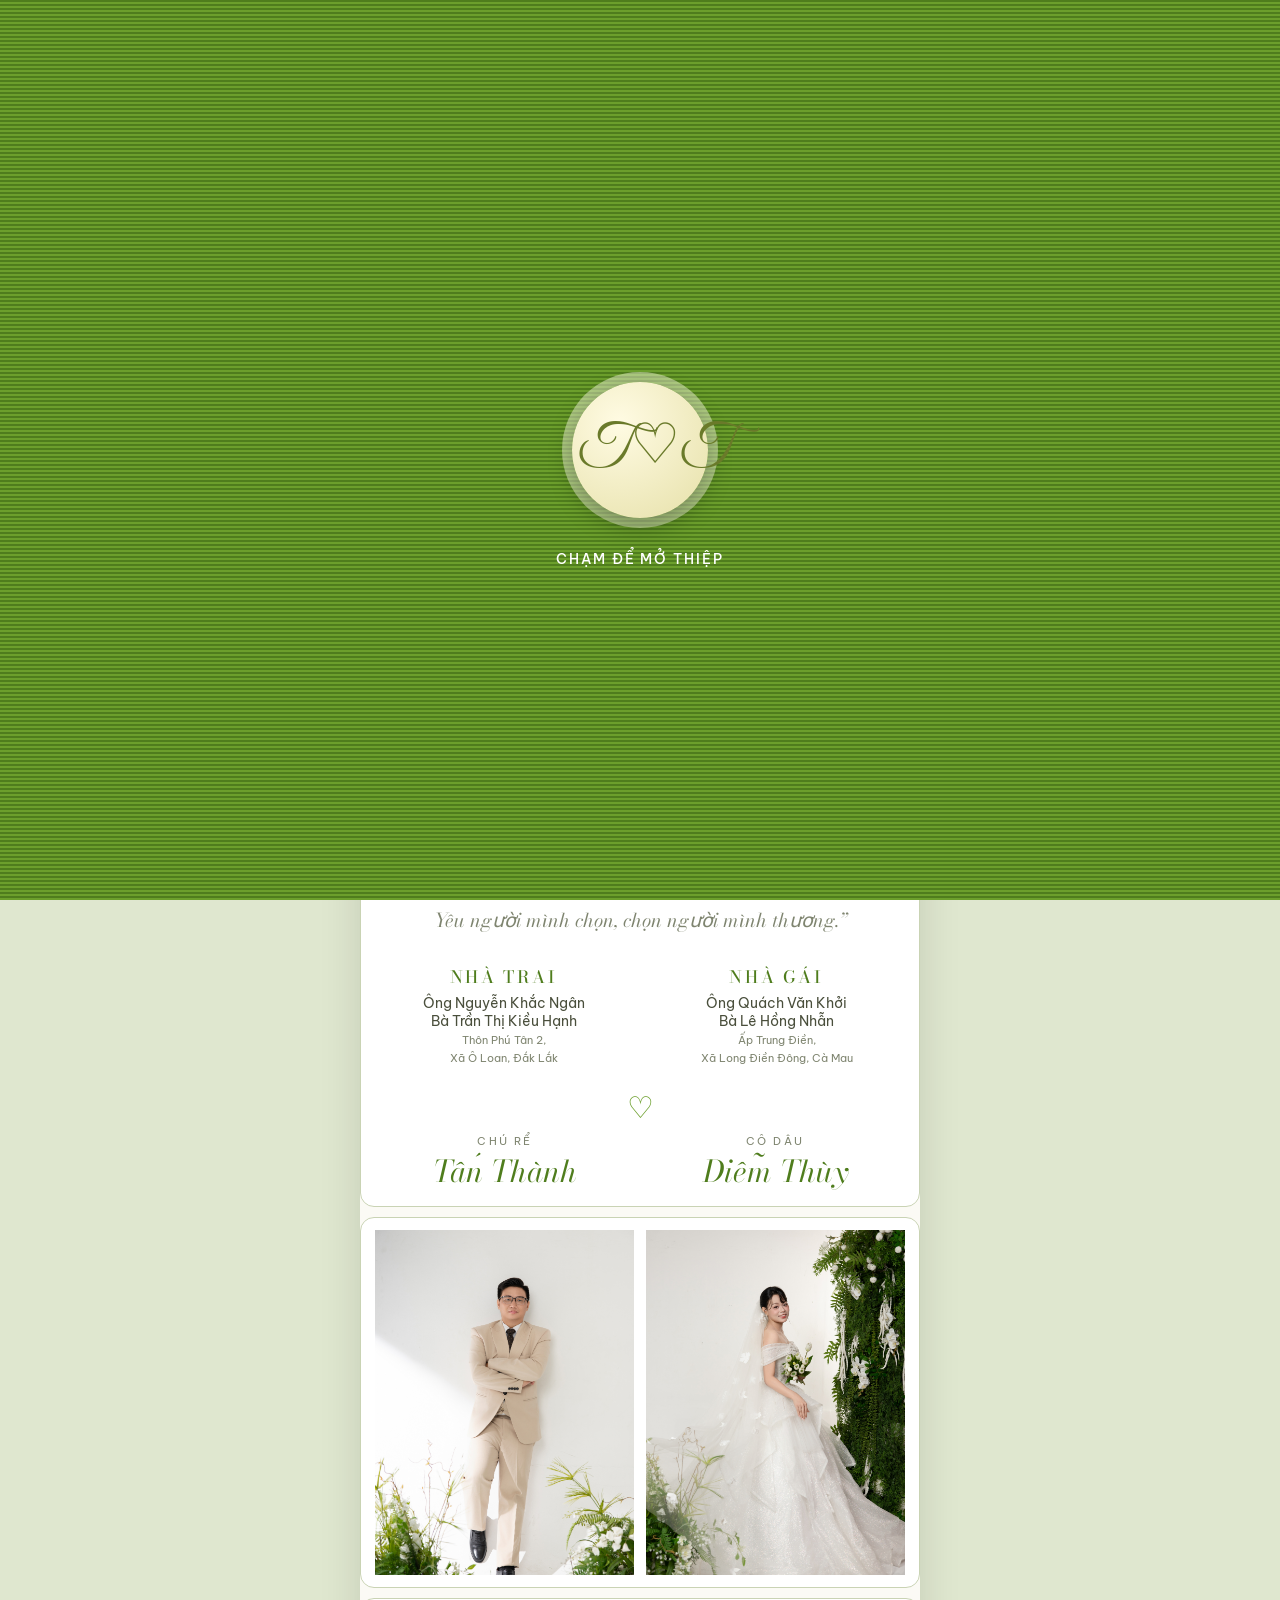
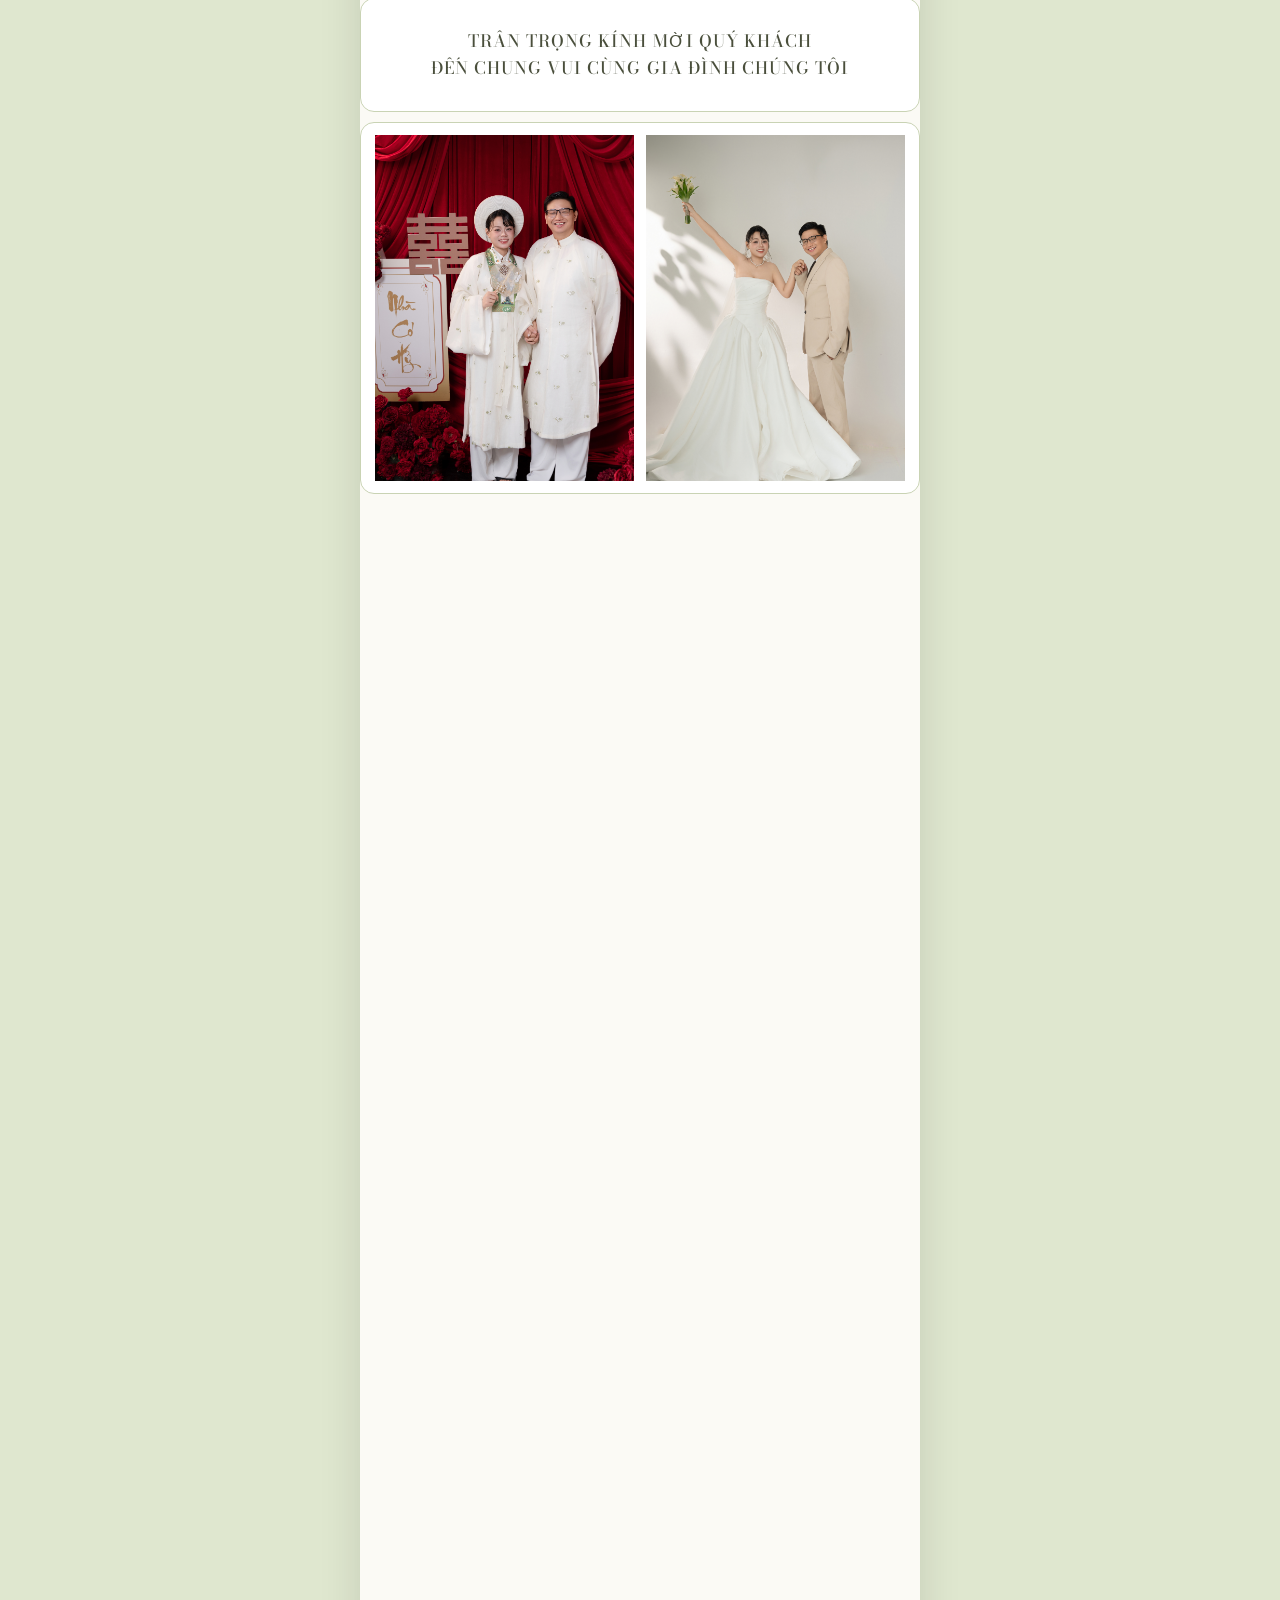
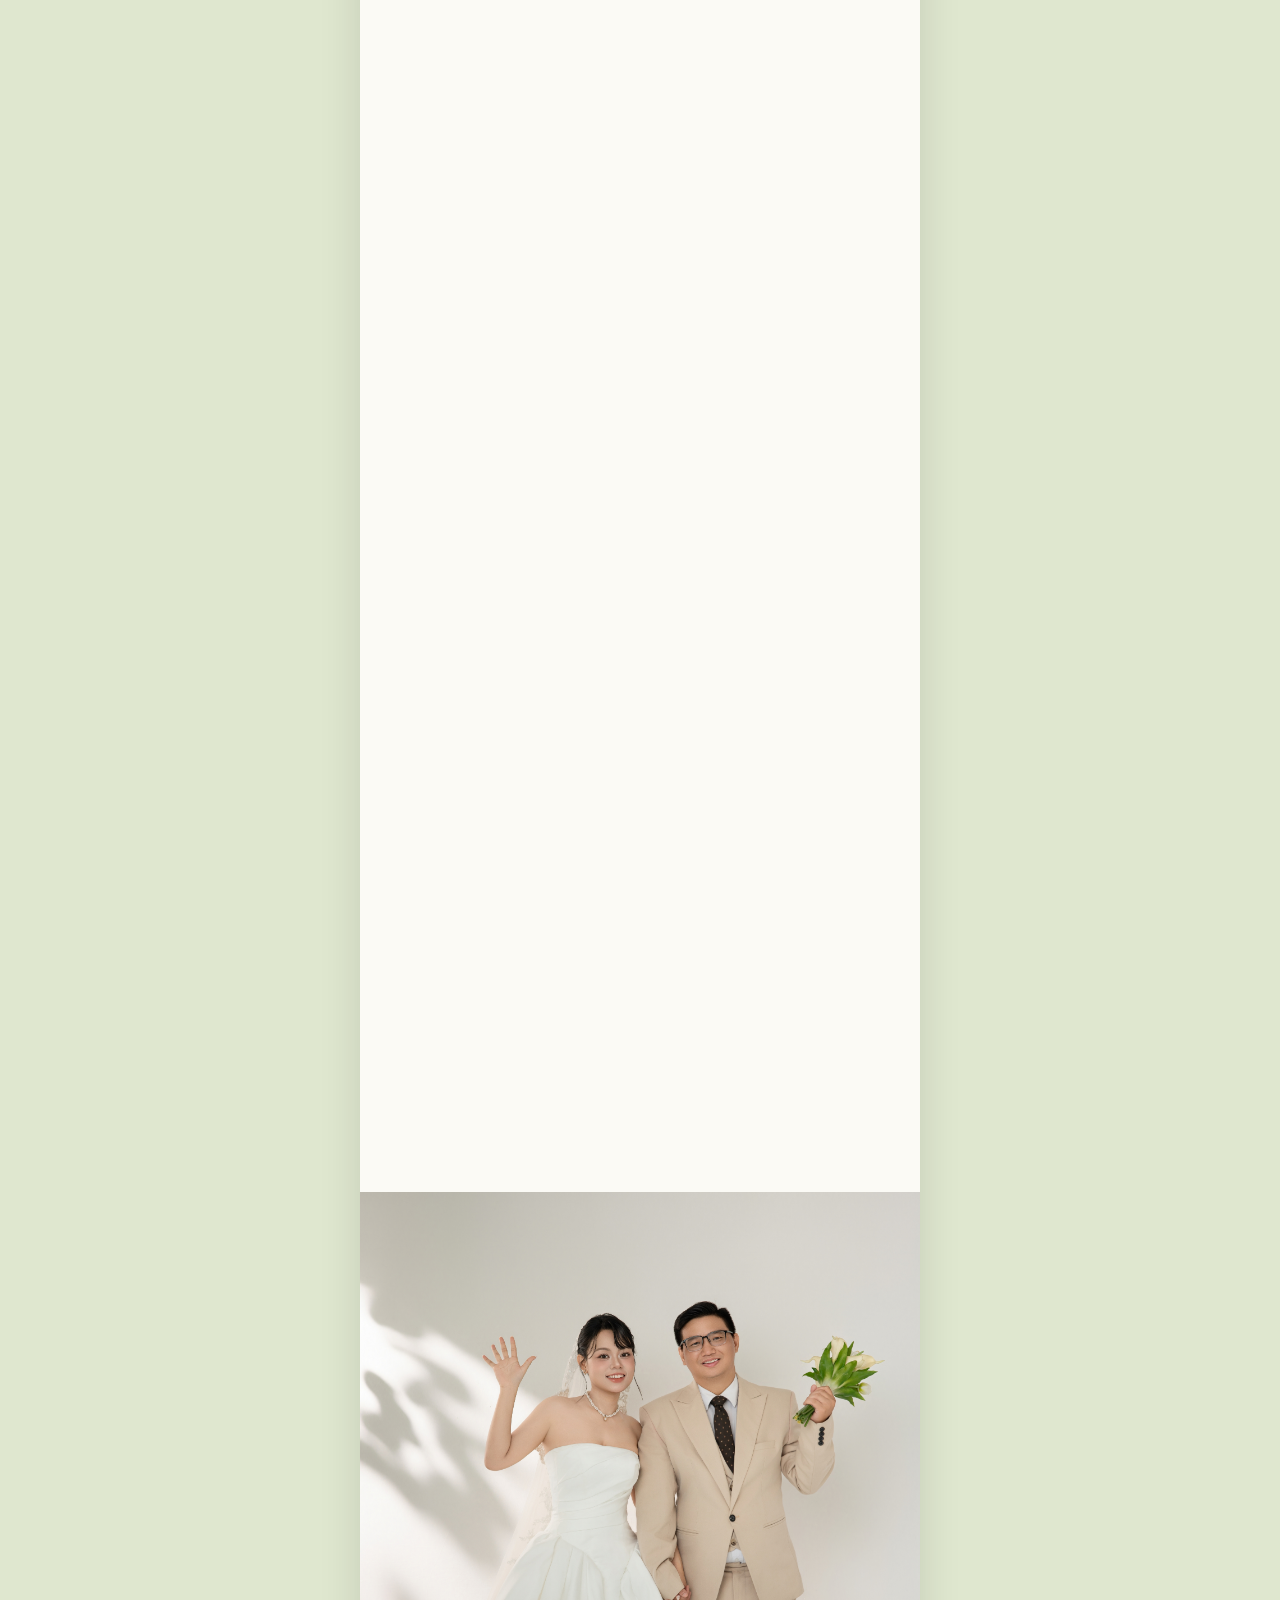
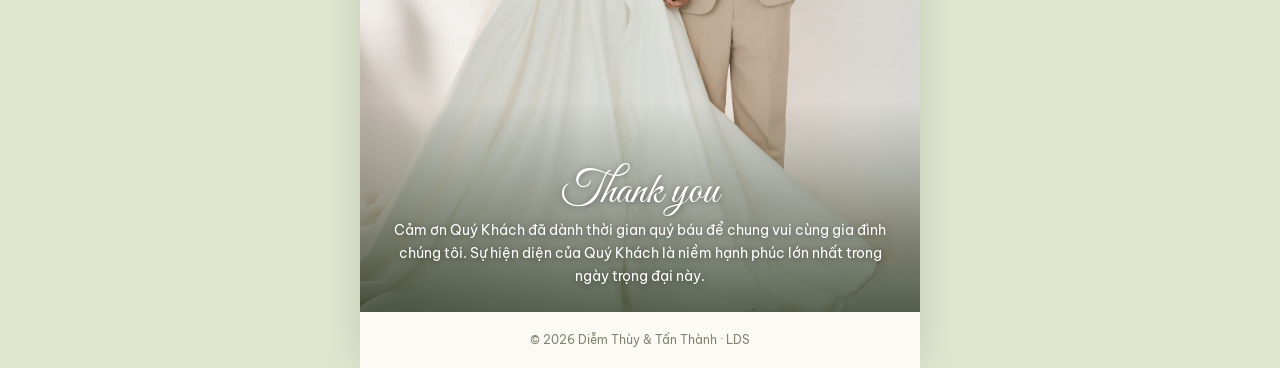
==== index.html @ 6be9826d "update font Co-authored-by: Copilot <223556219+Copilot@users.noreply.github.com>" ====
<!DOCTYPE html>
<html lang="vi">
<head>
<meta charset="utf-8">
<meta name="viewport" content="width=device-width, initial-scale=1, viewport-fit=cover">
<meta name="theme-color" content="#6c9f2c">
<title>Diễm Thùy &amp; Tấn Thành Wedding</title>
<meta name="description" content="Trân trọng kính mời bạn đến chung vui cùng gia đình Diễm Thùy &amp; Tấn Thành · 24 &amp; 28.11.2026">
<!-- Thay TEN-MIEN bằng địa chỉ trang thật để Zalo/Facebook hiện ảnh xem trước (ảnh nên ~1200x630) -->
<meta property="og:type" content="website">
<meta property="og:title" content="Thiệp cưới Diễm Thùy &amp; Tấn Thành">
<meta property="og:description" content="Trân trọng kính mời bạn đến chung vui · 24 &amp; 28.11.2026">
<meta property="og:image" content="https://ntthanhpy.github.io/thuy-thanh-wedding-invitation/assets/images/cover.jpg">
<link rel="preload" as="image" href="assets/images/cover.jpg">
<link href="https://fonts.googleapis.com/css2?family=Be+Vietnam+Pro:wght@400;500;600&family=Cormorant+Garamond:ital,wght@0,400;0,500;0,600;1,400&family=Great+Vibes&display=swap" rel="stylesheet">
<link href="https://fonts.googleapis.com/css2?family=Bodoni+Moda:ital,opsz,wght@0,6..96,400..700;1,6..96,400..700&family=Great+Vibes&display=swap" rel="stylesheet">
<link rel="stylesheet" href="assets/css/style.css">
</head>
<body class="lock">

<div id="curtain">
  <div class="h l"></div><div class="h r"></div>
  <button id="seal" aria-label="Mở thiệp cưới">T♡T</button>
  <div class="hint">Chạm để mở thiệp</div>
</div>

<button id="musicBtn" class="music-btn" aria-label="Bật hoặc tắt nhạc">🔇</button>

<div class="wrap">
  <header class="hero">
    <div class="ph" data-p="cover" data-l="Ảnh bìa"></div>
    <div class="ov"><div class="sc">Wedding</div><h1>DIỄM THÙY<br>TẤN THÀNH</h1><p>24 &amp; 28.11.2026</p></div>
  </header>

  <section class="sec rv">
    <p class="q">“Hôn nhân là chuyện cả đời,<br>Yêu người mình chọn, chọn người mình thương.”</p>
    <div class="gw" id="gw" hidden>Trân trọng kính mời<b id="guest"></b></div>
    <div class="par">
      <div><h3>Nhà trai</h3><p>Ông Nguyễn Khắc Ngân<br>Bà Trần Thị Kiều Hạnh<br><small>Thôn Phú Tân 2,<br>Xã Ô Loan, Đắk Lắk</small></p></div>
      <div><h3>Nhà gái</h3><p>Ông Quách Văn Khởi<br>Bà Lê Hồng Nhẫn<br><small>Ấp Trung Điền,<br>Xã Long Điền Đông, Cà Mau</small></p></div>
    </div>
    <div class="heart">♡</div>
    <div class="duo"><div><small>CHÚ RỂ</small><i>Tấn Thành</i></div><div><small>CÔ DÂU</small><i>Diễm Thùy</i></div></div>
  </section>

  <div class="frame rv"><div class="ph r34" data-p="groom" data-l="Chú rể"></div><div class="ph r34" data-p="bride" data-l="Cô dâu"></div></div>

  <section class="sec rv"><p class="msg">Trân trọng kính mời quý khách<br>đến chung vui cùng gia đình chúng tôi</p></section>

  <div class="frame rv"><div class="ph r34" data-p="m1" data-l="Ảnh 1"></div><div class="ph r34" data-p="m2" data-l="Ảnh 2"></div></div>

  <section class="sec" id="events"></section>

  <section class="gold rv">
    <h2>KHOẢNH KHẮC VÀNG</h2>
    <p>Câu chuyện của chúng mình được viết nên từ những khoảnh khắc giản dị, và hôm nay xin được chia sẻ cùng những người thân yêu.</p>
    <div class="mos">
      <div class="ph a" data-p="g1" data-l="Ảnh 1"></div><div class="ph b" data-p="g2" data-l="Ảnh 2"></div><div class="ph c" data-p="g3" data-l="Ảnh 3"></div>
      <div class="ph d" data-p="g4" data-l="Ảnh 4"></div><div class="ph e" data-p="g5" data-l="Ảnh 5"></div>
    </div>
  </section>

  <!-- <section class="album">
    <div class="cdt rv" style="margin:34px 0 14px"></div>
    <div id="album"></div>
  </section> -->

  <section class="sec rsvp rv">
    <h2>Gửi lời chúc</h2>
    <p>Sự hiện diện của bạn là niềm vui của chúng mình.</p>
    <input class="in" id="nm" placeholder="Tên Quý Khách" aria-label="Tên Quý Khách" autocomplete="name">
    <textarea class="in" id="ws" placeholder="Nhập lời chúc của Quý Khách" aria-label="Lời chúc"></textarea>
    <select class="in" id="at" aria-label="Xác nhận tham dự">
      <option value="">Xác nhận tham dự</option>
      <option>Mình sẽ đến dự</option>
      <option>Rất tiếc, mình không thể đến</option>
      <option>Mình chưa chắc chắn</option>
    </select>
    <button class="btn" id="send">Gửi lời chúc &amp; xác nhận</button>
    <button class="btn" id="gift-open" style="margin-top:10px">Gửi quà mừng cưới</button>
    <div class="wishes" id="wl"></div>
  </section>

  <section class="sec rv" style="padding-top:8px">
    <div class="cdt">Countdown</div>
    <div class="cd" id="cd"><div><b>00</b>Ngày</div><div><b>00</b>Giờ</div><div><b>00</b>Phút</div><div><b>00</b>Giây</div></div>
    <p class="cdl" id="cdl"></p>
  </section>

  <section class="ty">
    <div class="ph" data-p="ty" data-l="Ảnh cảm ơn"></div>
    <div class="t"><span class="sc">Thank you</span>Cảm ơn Quý Khách đã dành thời gian quý báu để chung vui cùng gia đình chúng tôi. Sự hiện diện của Quý Khách là niềm hạnh phúc lớn nhất trong ngày trọng đại này.</div>
  </section>
  <footer>© 2026 Diễm Thùy &amp; Tấn Thành · LDS</footer>
</div>

<dialog id="gift">
  <h2 class="serif">Hộp mừng cưới</h2>
  <div class="bk"><b>Chú rể · Tấn Thành</b>Techcombank · 2010200078<br><button class="btn cp" data-c="2010200078">Sao chép số tài khoản</button></div>
  <div class="bk"><b>Cô dâu · Diễm Thùy</b>Vietcombank · 1027364415<br><button class="btn cp" data-c="1027364415">Sao chép số tài khoản</button>
    <img src="assets/images/vietqr.png" alt="Mã VietQR mừng cưới" loading="lazy"></div>
  <button class="btn sm" id="gift-close">Đóng</button>
</dialog>

<div id="lb" hidden role="dialog" aria-label="Xem ảnh"><button class="x" aria-label="Đóng">✕</button><button class="pv" aria-label="Ảnh trước">‹</button><img alt="Ảnh cưới Tấn Thành và Diễm Thùy"><button class="nx" aria-label="Ảnh sau">›</button></div>
<div class="toast" id="toast" role="status"></div>

<script src="assets/js/main.js"></script>
</body>
</html>
---- assets/css/style.css ----
/* Thiệp cưới Tấn Thành & Diễm Thùy */
:root{--g:#6c9f2c;--g2:#4f7d1d;--bg:#fbfaf5;--out:#dfe7cf;--ink:#4a4f3c;--soft:#7f8570;--line:#c9d3b4;--card:#fff;--p1:#e4ecd3;--p2:#b5cc8c;box-sizing:border-box;padding-top:env(safe-area-inset-top,0px);padding-bottom:env(safe-area-inset-bottom,0px);color-scheme:light}
@media(prefers-color-scheme:dark){:root:not([data-theme="light"]){--g:#7fb03d;--g2:#5a8a22;--bg:#171d13;--out:#0d110a;--ink:#e7ead9;--soft:#a5ab92;--line:#38452d;--card:#1f281a;--p1:#2c3a22;--p2:#476a2a;color-scheme:dark}}
:root[data-theme="dark"]{--g:#7fb03d;--g2:#5a8a22;--bg:#171d13;--out:#0d110a;--ink:#e7ead9;--soft:#a5ab92;--line:#38452d;--card:#1f281a;--p1:#2c3a22;--p2:#476a2a;color-scheme:dark}
html{scroll-padding-top:env(safe-area-inset-top,0px);scroll-behavior:smooth}
*{box-sizing:border-box}
body{margin:0;background:var(--out);color:var(--ink);font:400 15px/1.7 'Be Vietnam Pro',system-ui,sans-serif}
body.lock{overflow:hidden}
.wrap{max-width:560px;margin:0 auto;background:var(--bg);overflow:hidden;box-shadow:0 0 40px rgba(0,0,0,.12)}
.serif,h1,h2,h3{font-family:'Bodoni Moda',Georgia,serif;font-weight:500}
.sc{font:400 64px/1 'Great Vibes',cursive}
/* curtain */
#curtain{position:fixed;inset:0;z-index:50}
.h{position:absolute;top:0;bottom:0;width:50%;background:repeating-linear-gradient(0deg,var(--g) 0 2px,var(--g2) 2px 4px);transition:transform 1.2s cubic-bezier(.7,0,.2,1)}
.h.l{left:0}.h.r{right:0}
.open .l{transform:translateX(-101%)}.open .r{transform:translateX(101%)}
#seal{position:absolute;left:50%;top:50%;width:136px;height:136px;margin:-68px;border:0;border-radius:50%;background:radial-gradient(circle at 35% 30%,#fffbe3,#e6e0a8);color:#6a7a2a;font:400 56px/1 'Great Vibes',cursive;box-shadow:0 8px 24px rgba(0,0,0,.3),0 0 0 10px rgba(255,255,230,.45);cursor:pointer;transition:.6s;animation:pl 2.2s infinite}
.open #seal,.open .hint{opacity:0;transform:scale(1.6)}
.hint{position:absolute;left:0;right:0;top:calc(50% + 100px);text-align:center;color:#fff;font:500 14px 'Be Vietnam Pro',sans-serif;letter-spacing:.14em;text-transform:uppercase;transition:.5s}
@keyframes pl{50%{transform:scale(1.07)}}
/* music */
.music-btn{position:fixed;z-index:40;right:14px;top:calc(14px + env(safe-area-inset-top,0px));width:42px;height:42px;border:0;border-radius:50%;background:rgba(79,125,29,.9);color:#fff;font-size:18px;line-height:1;cursor:pointer;box-shadow:0 2px 10px rgba(0,0,0,.25)}
.music-btn.on{animation:spin 6s linear infinite}
@keyframes spin{to{transform:rotate(360deg)}}
/* photos */
.ph{background:linear-gradient(160deg,var(--p1),var(--p2));background-size:cover;background-position:center;display:grid;place-items:center;color:rgba(255,255,255,.9);font:italic 16px 'Bodoni Moda',serif;min-height:100%}
.ph::before{content:"♡ " attr(data-l)}
.ph.has::before{display:none}
.r34{aspect-ratio:3/4}
/* hero */
.hero{position:relative;height:100vh;height:min(100svh,860px);min-height:560px;overflow:hidden}
.hero .ph{position:absolute;inset:0;background-position:center top}
.ov{position:absolute;left:0;right:0;bottom:0;padding:110px 20px 30px;text-align:center;color:#fff;background:linear-gradient(transparent,rgba(20,35,10,.6));text-shadow:0 1px 8px rgba(0,0,0,.35)}
.ov h1{font-size:25px;line-height:1.5;letter-spacing:.22em;margin:4px 0}
.ov p{margin:0;letter-spacing:.12em}
/* sections */
.sec{padding:44px 26px;text-align:center}
.q{font:italic 400 19px/1.7 'Bodoni Moda',serif;color:var(--soft);margin:0 0 26px}
.gw{margin:0 0 26px;font-size:13px;letter-spacing:.12em;text-transform:uppercase;color:var(--soft)}
.gw b{display:block;font:500 28px 'Bodoni Moda',serif;letter-spacing:.04em;text-transform:none;color:var(--g2)}
.par{display:grid;grid-template-columns:1fr 1fr;gap:16px;text-align:center;font-size:13.5px}
.par > div {display: flex; flex-direction: column; align-items: center;}
.par h3{font-size:17px;letter-spacing:.16em;text-transform:uppercase;margin:0 0 4px;color:var(--g2)}
.par p{margin:0}.par small{color:var(--soft)}
.heart{font-size:30px;color:var(--g);margin:22px 0 8px}
.duo{display:grid;grid-template-columns:1fr 1fr;gap:10px}
.duo small{display:block;letter-spacing:.2em;font-size:11px;color:var(--soft)}
.duo i{font:italic 400 30px 'Bodoni Moda',serif;color:var(--g2)}
.frame{background:var(--g);padding:12px;display:grid;grid-template-columns:1fr 1fr;gap:12px}
.msg{font:500 17px/1.6 'Bodoni Moda',serif;letter-spacing:.06em;text-transform:uppercase}
.ev{margin-bottom:34px}.ev:last-child{margin-bottom:0}
.ring{width:44px;height:30px;color:var(--g2);margin-bottom:6px}
.ev h2{font-size:22px;letter-spacing:.14em;text-transform:uppercase;margin:0}
.ev .s{color:var(--soft);font-size:13.5px;margin:2px 0 14px}
.dr{display:flex;align-items:center;justify-content:center;gap:14px}
.dr span{border-block:1px solid var(--line);padding:1px 12px;font-size:13px;letter-spacing:.1em;color:var(--soft)}
.dr b{font:400 60px/1 'Bodoni Moda',serif;color:var(--g2)}
.lun{font:italic 400 16px 'Bodoni Moda',serif;color:var(--soft);margin:10px 0 14px}
.ev h3{font-size:17px;letter-spacing:.1em;text-transform:uppercase;margin:0}
.ev .ad{font-size:13.5px;color:var(--soft);margin:2px 0 14px}
.btn{display:block;width:100%;border:0;border-radius:999px;padding:12px 18px;background:var(--g2);color:#fff;font:600 12.5px 'Be Vietnam Pro',sans-serif;letter-spacing:.08em;text-transform:uppercase;text-align:center;text-decoration:none;cursor:pointer}
.btn.sm{display:inline-block;width:auto;padding:9px 26px}
.btn:hover{filter:brightness(1.08)}
.btn:disabled{opacity:.6;cursor:default}
.gold{background:var(--g);padding:40px 16px 16px;color:#fff;text-align:center}
.gold h2{font-size:30px;letter-spacing:.06em;margin:0}.gold h2 i{font:400 34px 'Great Vibes',cursive;margin:0 4px}
.gold p{font-size:13.5px;margin:8px 10px 22px;opacity:.95}
.mos{display:grid;grid-template-columns:repeat(6,1fr);grid-auto-rows:80px;gap:10px;margin-bottom:10px}
.mos .a{grid-column:span 4;grid-row:span 4}.mos .b,.mos .c{grid-column:span 2;grid-row:span 2}.mos .d,.mos .e{grid-column:span 3;grid-row:span 3}
.mos>.ph{background-position:50% 15%}.mos .c{background-position:50% 8%} /* chỉnh số thứ hai: 0% = sát đỉnh ảnh, 100% = sát đáy, để giữ khuôn mặt trong khung */
.mos .ph{border:3px solid var(--card)}
/* album + lightbox */
.cdt{font:400 44px 'Great Vibes',cursive;color:var(--g2);text-align:center}
.album{padding:8px 12px 40px}
#album{columns:2;column-gap:8px}
#album img{width:100%;display:block;margin:0 0 8px;border-radius:6px;background:var(--p1);cursor:zoom-in;break-inside:avoid}
#lb{position:fixed;inset:0;z-index:70;background:rgba(8,14,4,.93);display:flex;align-items:center;justify-content:center}
#lb[hidden]{display:none}
#lb img{max-width:100%;max-height:88vh;max-height:88svh;object-fit:contain}
#lb button{position:absolute;border:0;background:rgba(255,255,255,.16);color:#fff;width:44px;height:44px;border-radius:50%;font-size:22px;line-height:1;cursor:pointer}
#lb .x{top:calc(14px + env(safe-area-inset-top,0px));right:14px}
#lb .pv{left:10px;top:50%;margin-top:-22px}#lb .nx{right:10px;top:50%;margin-top:-22px}
/* rsvp */
.rsvp{text-align:left}
.rsvp h2{text-align:center;font-size:26px;margin:0 0 4px;color:var(--g2)}
.rsvp>p{text-align:center;color:var(--soft);font-size:13.5px;margin:0 0 18px}
.in{width:100%;margin-bottom:10px;padding:12px 14px;border:1px solid var(--line);border-radius:14px;background:var(--card);color:var(--ink);font:400 14.5px 'Be Vietnam Pro',sans-serif}
.in:focus,.btn:focus-visible,#seal:focus-visible,.music-btn:focus-visible{outline:2px solid var(--g);outline-offset:2px}
textarea.in{min-height:96px;resize:vertical}
.rsvp .btn{margin-top:4px}
.wishes{margin-top:18px;display:grid;gap:8px}
.wishes div{background:var(--card);border:1px solid var(--line);border-radius:14px;padding:10px 14px;font-size:13.5px}
.wishes b{display:block;color:var(--g2)}
.cd{display:flex;justify-content:center;gap:26px;margin-top:6px}
.cd div{font-size:12px;color:var(--soft)}
.cd b{display:block;font:400 38px/1.1 'Bodoni Moda',serif;color:var(--ink)}
.cdl{font-size:12.5px;color:var(--soft);margin:4px 0 0}
.ty{position:relative;height:720px}
.ty .ph{position:absolute;inset:0}
.ty .t{position:absolute;inset:auto 0 0;padding:70px 22px 24px;color:#fff;text-align:center;font-size:13.5px;background:linear-gradient(transparent,rgba(20,35,10,.65));text-shadow:0 1px 6px rgba(0,0,0,.4)}
.t .sc{font-size:44px;display:block;margin-bottom:4px}
footer{text-align:center;font-size:12px;color:var(--soft);padding:18px}
/* gift dialog */
dialog{border:0;border-radius:22px;padding:26px 24px;max-width:340px;width:calc(100% - 40px);max-height:92vh;overflow:auto;background:var(--card);color:var(--ink);text-align:center}
dialog::backdrop{background:rgba(10,20,5,.6)}
dialog h2{margin:0 0 12px;color:var(--g2)}
.bk{border:1px dashed var(--line);border-radius:14px;padding:12px;margin-bottom:10px;font-size:13.5px}
.bk b{display:block}
.bk .btn{margin-top:8px;padding:7px 18px;font-size:11.5px}
.bk img{width:100%;margin-top:10px;border-radius:12px;background:#fff}
.toast{position:fixed;left:50%;bottom:calc(24px + env(safe-area-inset-bottom,0px));transform:translate(-50%,30px);background:var(--g2);color:#fff;padding:10px 20px;border-radius:999px;font-size:13.5px;opacity:0;pointer-events:none;transition:.4s;z-index:80;white-space:nowrap}
.toast.on{opacity:1;transform:translate(-50%,0)}
.js .rv{opacity:0;transform:translateY(26px);transition:opacity .9s,transform .9s}
.js .rv.in{opacity:1;transform:none}
@media(prefers-reduced-motion:reduce){.js .rv{opacity:1;transform:none;transition:none}#seal,.music-btn.on{animation:none}.h{transition:none}html{scroll-behavior:auto}}

/* Golden Hour: 5 ảnh lần lượt hiện từ trên xuống khi cuộn tới */
.js .gold .mos>.ph{opacity:0;transform:translateY(24px) scale(.95);clip-path:inset(0 0 100% 0 round 6px);transition:opacity .8s ease,transform 1.1s cubic-bezier(.2,.7,.2,1),clip-path 1.1s cubic-bezier(.2,.7,.2,1)}
.js .gold.in .mos>.ph{opacity:1;transform:none;clip-path:inset(0 round 6px)}
.js .gold.in .mos>.ph.a{transition-delay:.15s}
.js .gold.in .mos>.ph.b{transition-delay:.4s}
.js .gold.in .mos>.ph.c{transition-delay:.6s}
.js .gold.in .mos>.ph.d{transition-delay:.85s}
.js .gold.in .mos>.ph.e{transition-delay:1.05s}
@media(prefers-reduced-motion:reduce){.js .gold .mos>.ph{opacity:1;transform:none;clip-path:none;transition:none}}
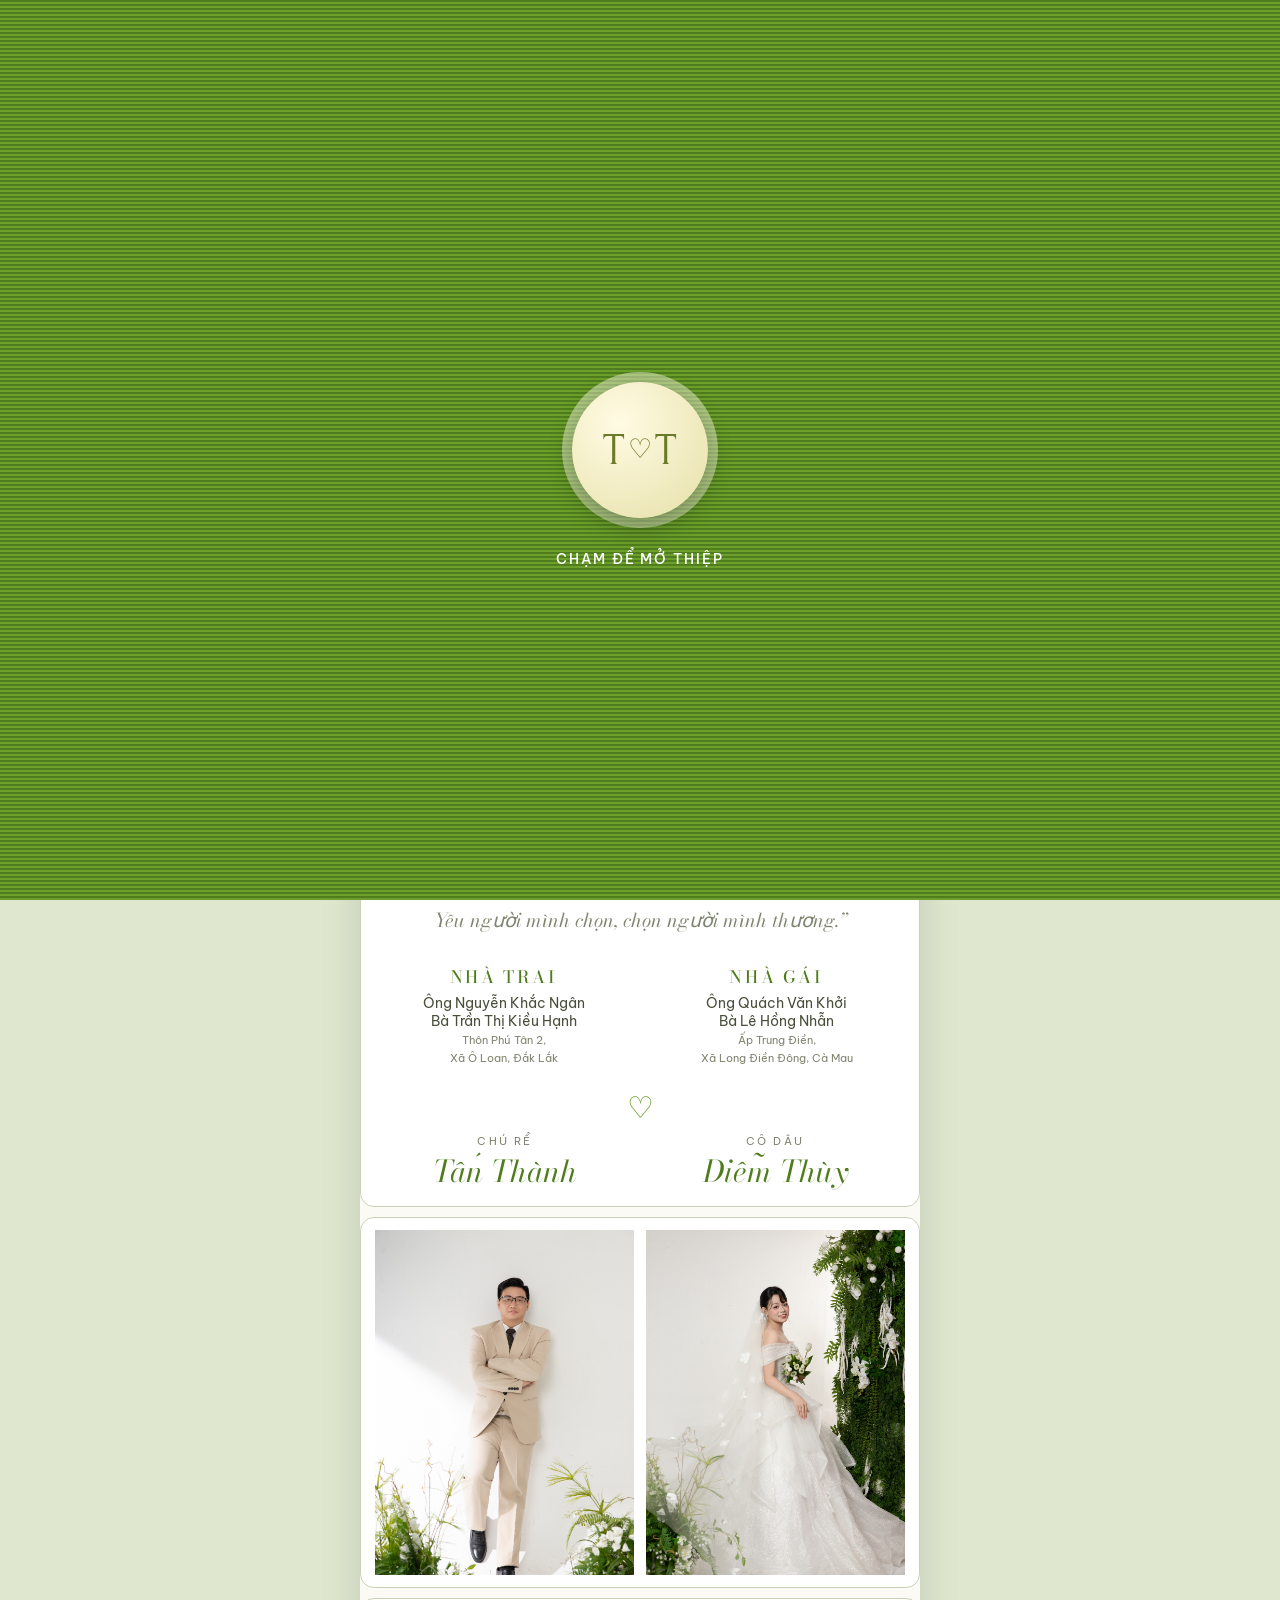
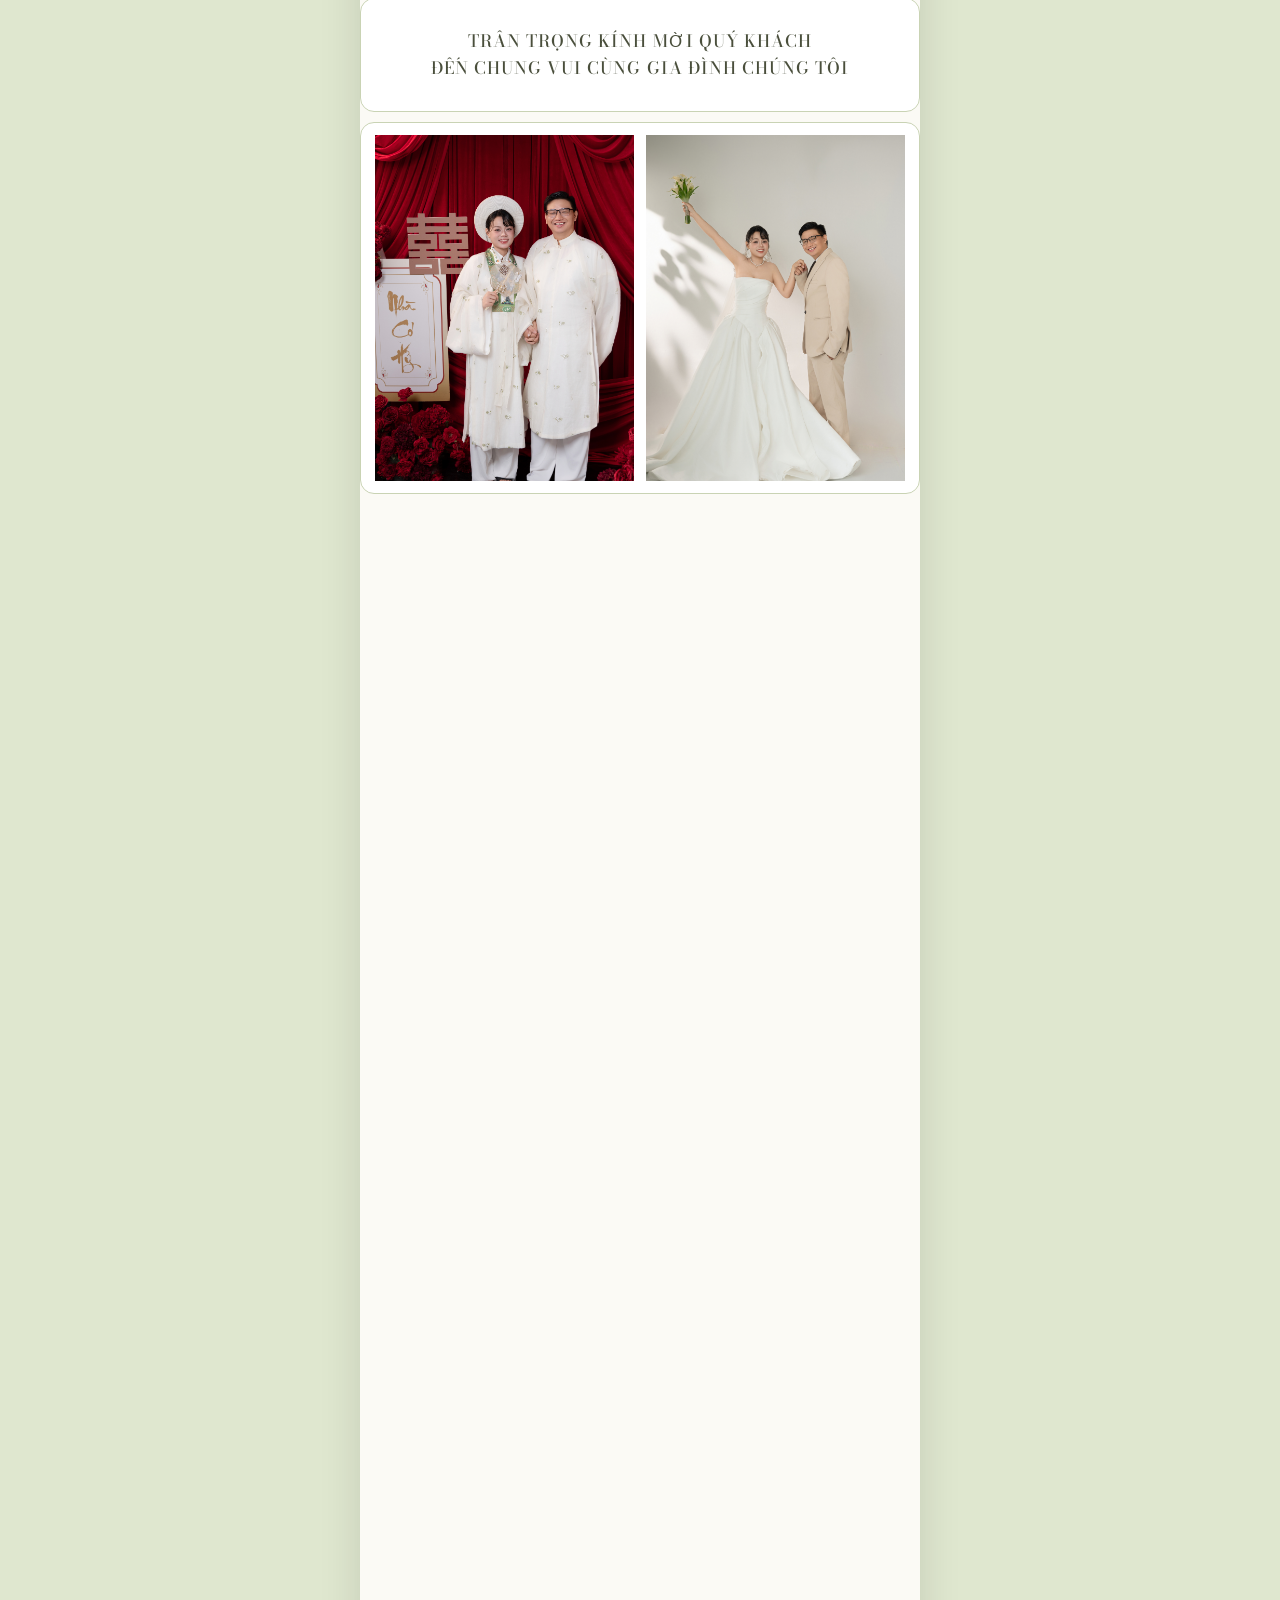
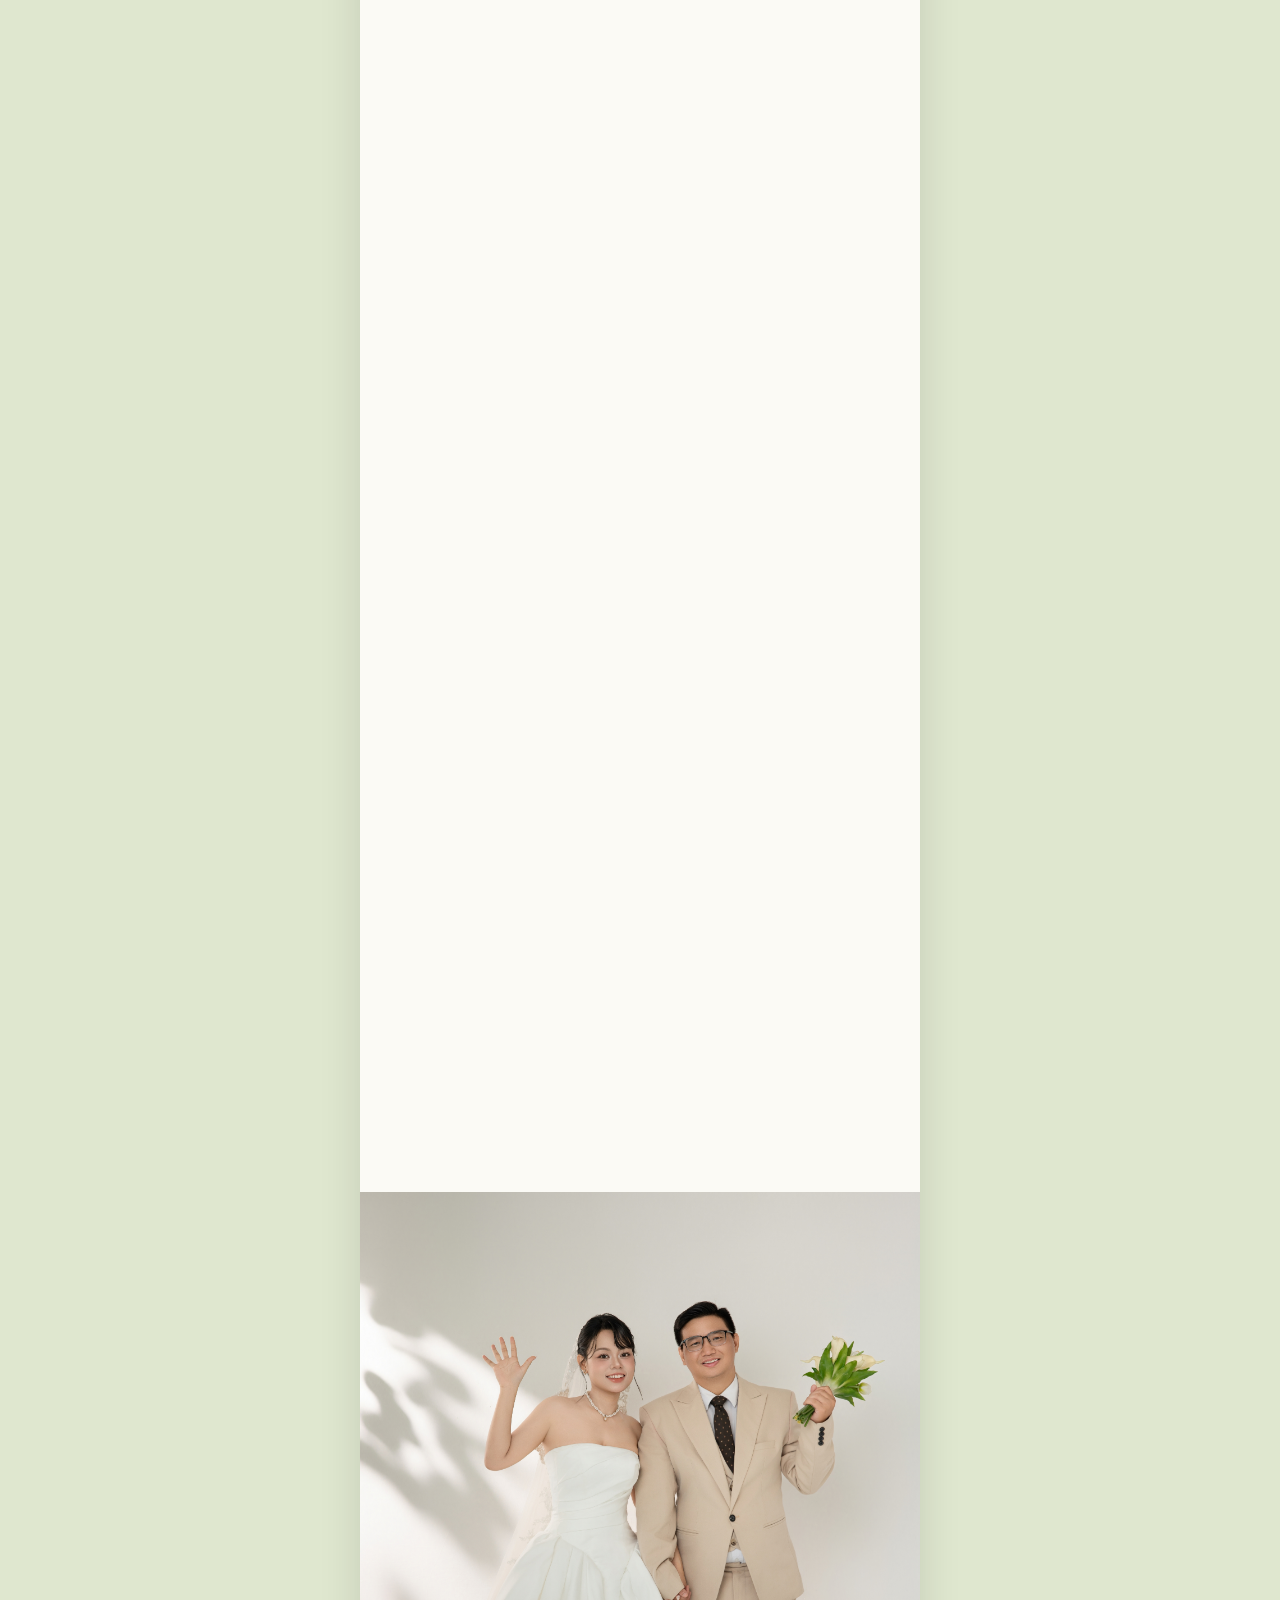
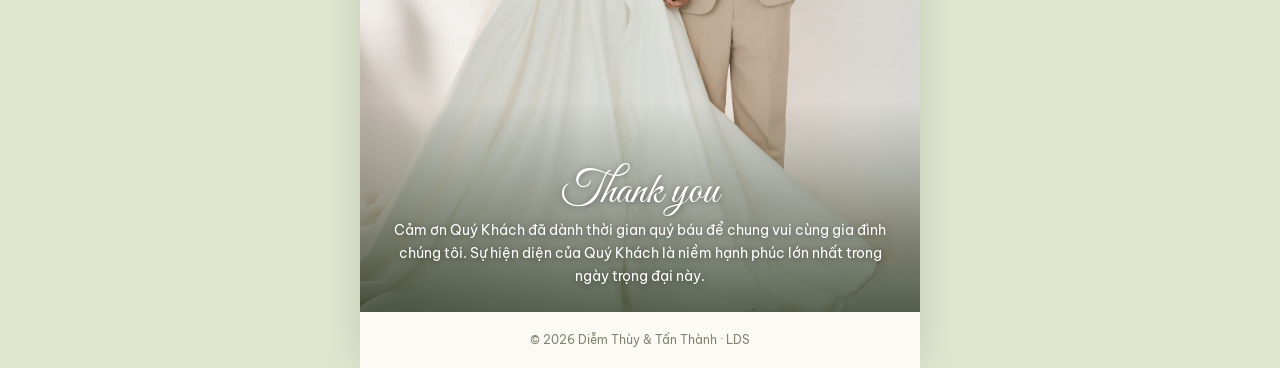
==== commit 2c033743: "update index Co-authored-by: Copilot <223556219+Copilot@users.noreply.github.com>" ====
--- a/index.html
+++ b/index.html
@@ -12,15 +12,21 @@
 <meta property="og:description" content="Trân trọng kính mời bạn đến chung vui · 24 &amp; 28.11.2026">
 <meta property="og:image" content="https://ntthanhpy.github.io/thuy-thanh-wedding-invitation/assets/images/cover.jpg">
 <link rel="preload" as="image" href="assets/images/cover.jpg">
-<link href="https://fonts.googleapis.com/css2?family=Be+Vietnam+Pro:wght@400;500;600&family=Cormorant+Garamond:ital,wght@0,400;0,500;0,600;1,400&family=Great+Vibes&display=swap" rel="stylesheet">
-<link href="https://fonts.googleapis.com/css2?family=Bodoni+Moda:ital,opsz,wght@0,6..96,400..700;1,6..96,400..700&family=Great+Vibes&display=swap" rel="stylesheet">
+<!-- Forum: seal monogram | Bodoni Moda: serif content | Great Vibes: decorative | Be Vietnam Pro: body -->
+<link rel="preconnect" href="https://fonts.googleapis.com">
+<link rel="preconnect" href="https://fonts.gstatic.com" crossorigin>
+<link href="https://fonts.googleapis.com/css2?family=Be+Vietnam+Pro:wght@400;500;600&amp;family=Bodoni+Moda:ital,opsz,wght@0,6..96,400..700;1,6..96,400..700&amp;family=Forum&amp;family=Great+Vibes&amp;display=swap" rel="stylesheet">
 <link rel="stylesheet" href="assets/css/style.css">
 </head>
 <body class="lock">
 
 <div id="curtain">
   <div class="h l"></div><div class="h r"></div>
-  <button id="seal" aria-label="Mở thiệp cưới">T♡T</button>
+  <button id="seal" aria-label="Mở thiệp cưới">
+    <span class="seal-monogram" aria-hidden="true">
+      <span class="seal-letter">T</span><span class="seal-heart">♡</span><span class="seal-letter">T</span>
+    </span>
+  </button>
   <div class="hint">Chạm để mở thiệp</div>
 </div>
 
--- a/assets/css/style.css
+++ b/assets/css/style.css
@@ -14,7 +14,45 @@
 .h{position:absolute;top:0;bottom:0;width:50%;background:repeating-linear-gradient(0deg,var(--g) 0 2px,var(--g2) 2px 4px);transition:transform 1.2s cubic-bezier(.7,0,.2,1)}
 .h.l{left:0}.h.r{right:0}
 .open .l{transform:translateX(-101%)}.open .r{transform:translateX(101%)}
-#seal{position:absolute;left:50%;top:50%;width:136px;height:136px;margin:-68px;border:0;border-radius:50%;background:radial-gradient(circle at 35% 30%,#fffbe3,#e6e0a8);color:#6a7a2a;font:400 56px/1 'Great Vibes',cursive;box-shadow:0 8px 24px rgba(0,0,0,.3),0 0 0 10px rgba(255,255,230,.45);cursor:pointer;transition:.6s;animation:pl 2.2s infinite}
+/* Seal monogram: Forum letters, centered heart, safely fitted inside 136px circle */
+#seal{
+  position:absolute;
+  left:50%;top:50%;
+  width:136px;height:136px;
+  margin:-68px;
+  padding:14px;
+  display:flex;
+  align-items:center;
+  justify-content:center;
+  border:0;
+  border-radius:50%;
+  background:radial-gradient(circle at 35% 30%,#fffbe3,#e6e0a8);
+  color:#6a7a2a;
+  font:400 46px/1 'Forum',Georgia,serif;
+  text-align:center;
+  overflow:hidden;
+  box-shadow:0 8px 24px rgba(0,0,0,.3),0 0 0 10px rgba(255,255,230,.45);
+  cursor:pointer;
+  transition:.6s;
+  animation:pl 2.2s infinite;
+}
+#seal .seal-monogram{
+  display:inline-flex;
+  align-items:center;
+  justify-content:center;
+  gap:3px;
+  max-width:100%;
+  flex-shrink:0;
+  white-space:nowrap;
+  line-height:1;
+}
+#seal .seal-letter{
+  font:400 46px/1 'Forum',Georgia,serif;
+}
+#seal .seal-heart{
+  font:400 27px/1 Georgia,serif;
+  transform:translateY(-1px);
+}
 .open #seal,.open .hint{opacity:0;transform:scale(1.6)}
 .hint{position:absolute;left:0;right:0;top:calc(50% + 100px);text-align:center;color:#fff;font:500 14px 'Be Vietnam Pro',sans-serif;letter-spacing:.14em;text-transform:uppercase;transition:.5s}
 @keyframes pl{50%{transform:scale(1.07)}}
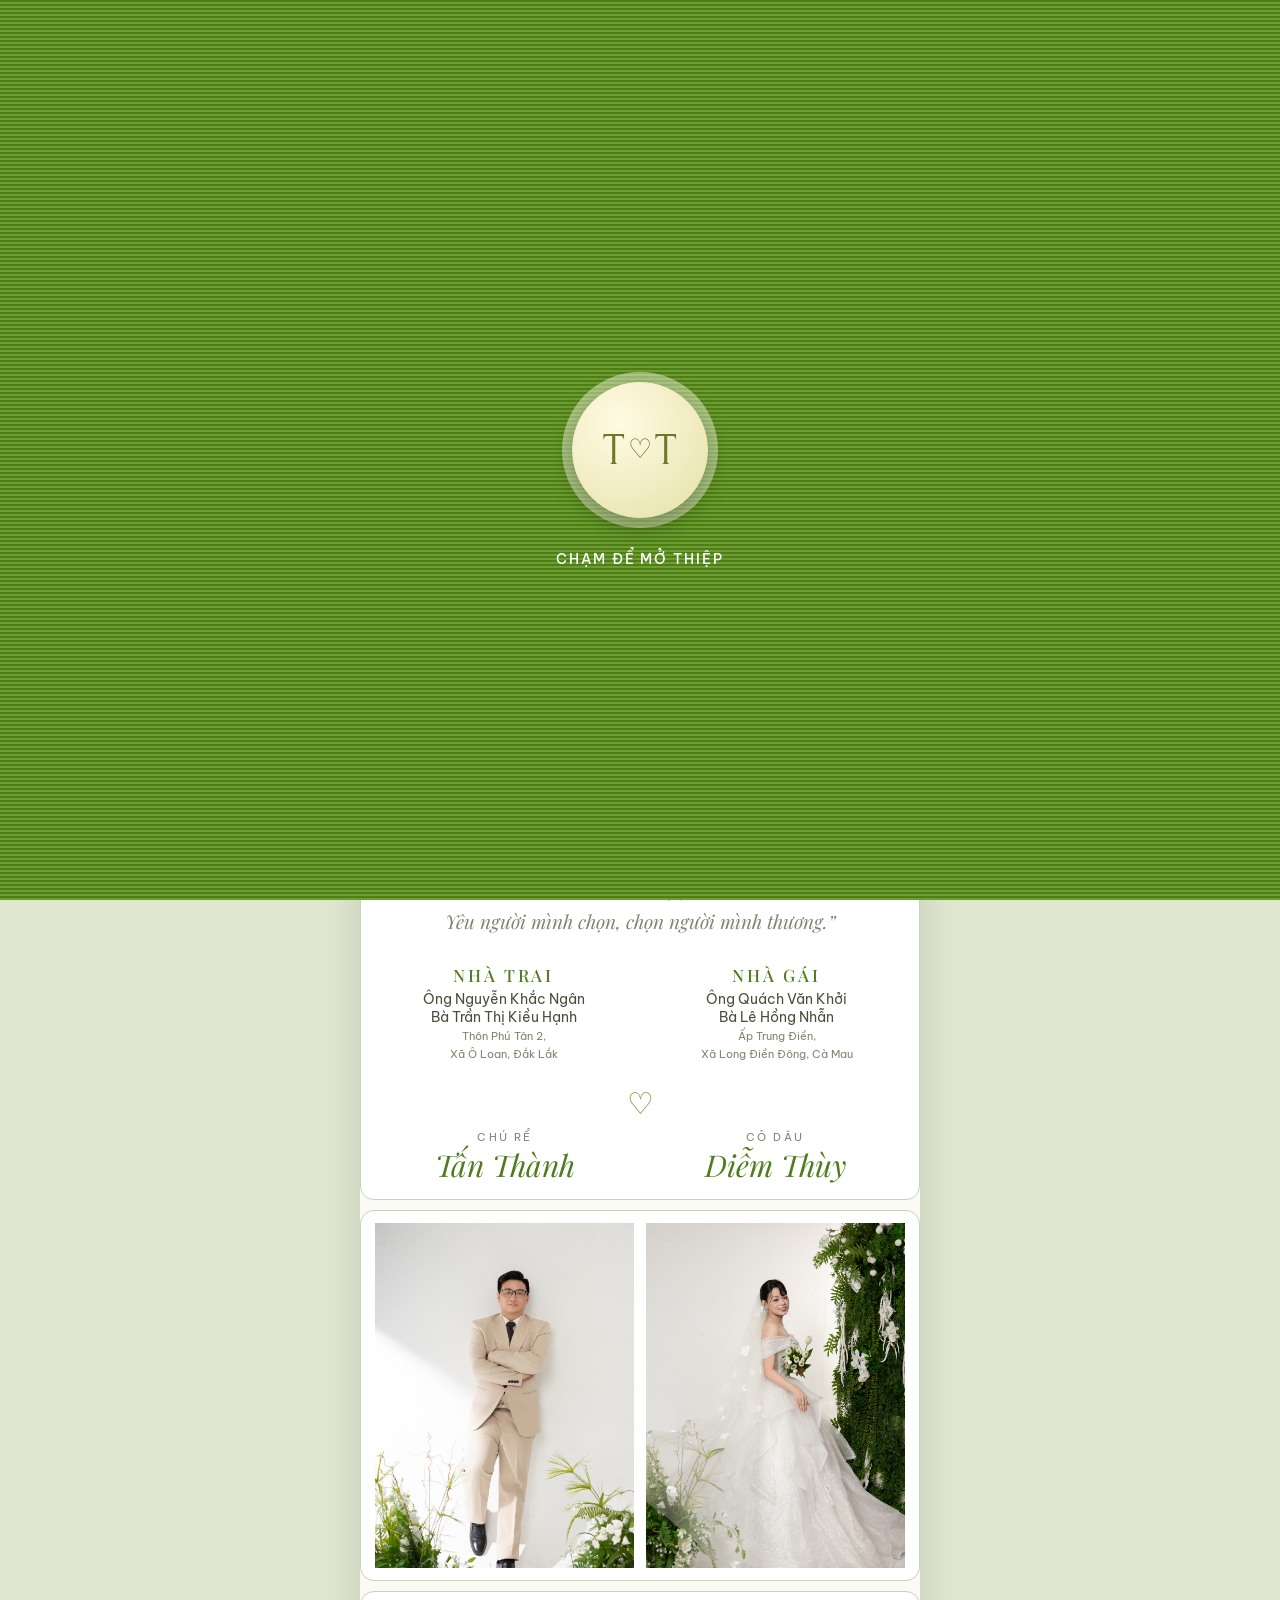
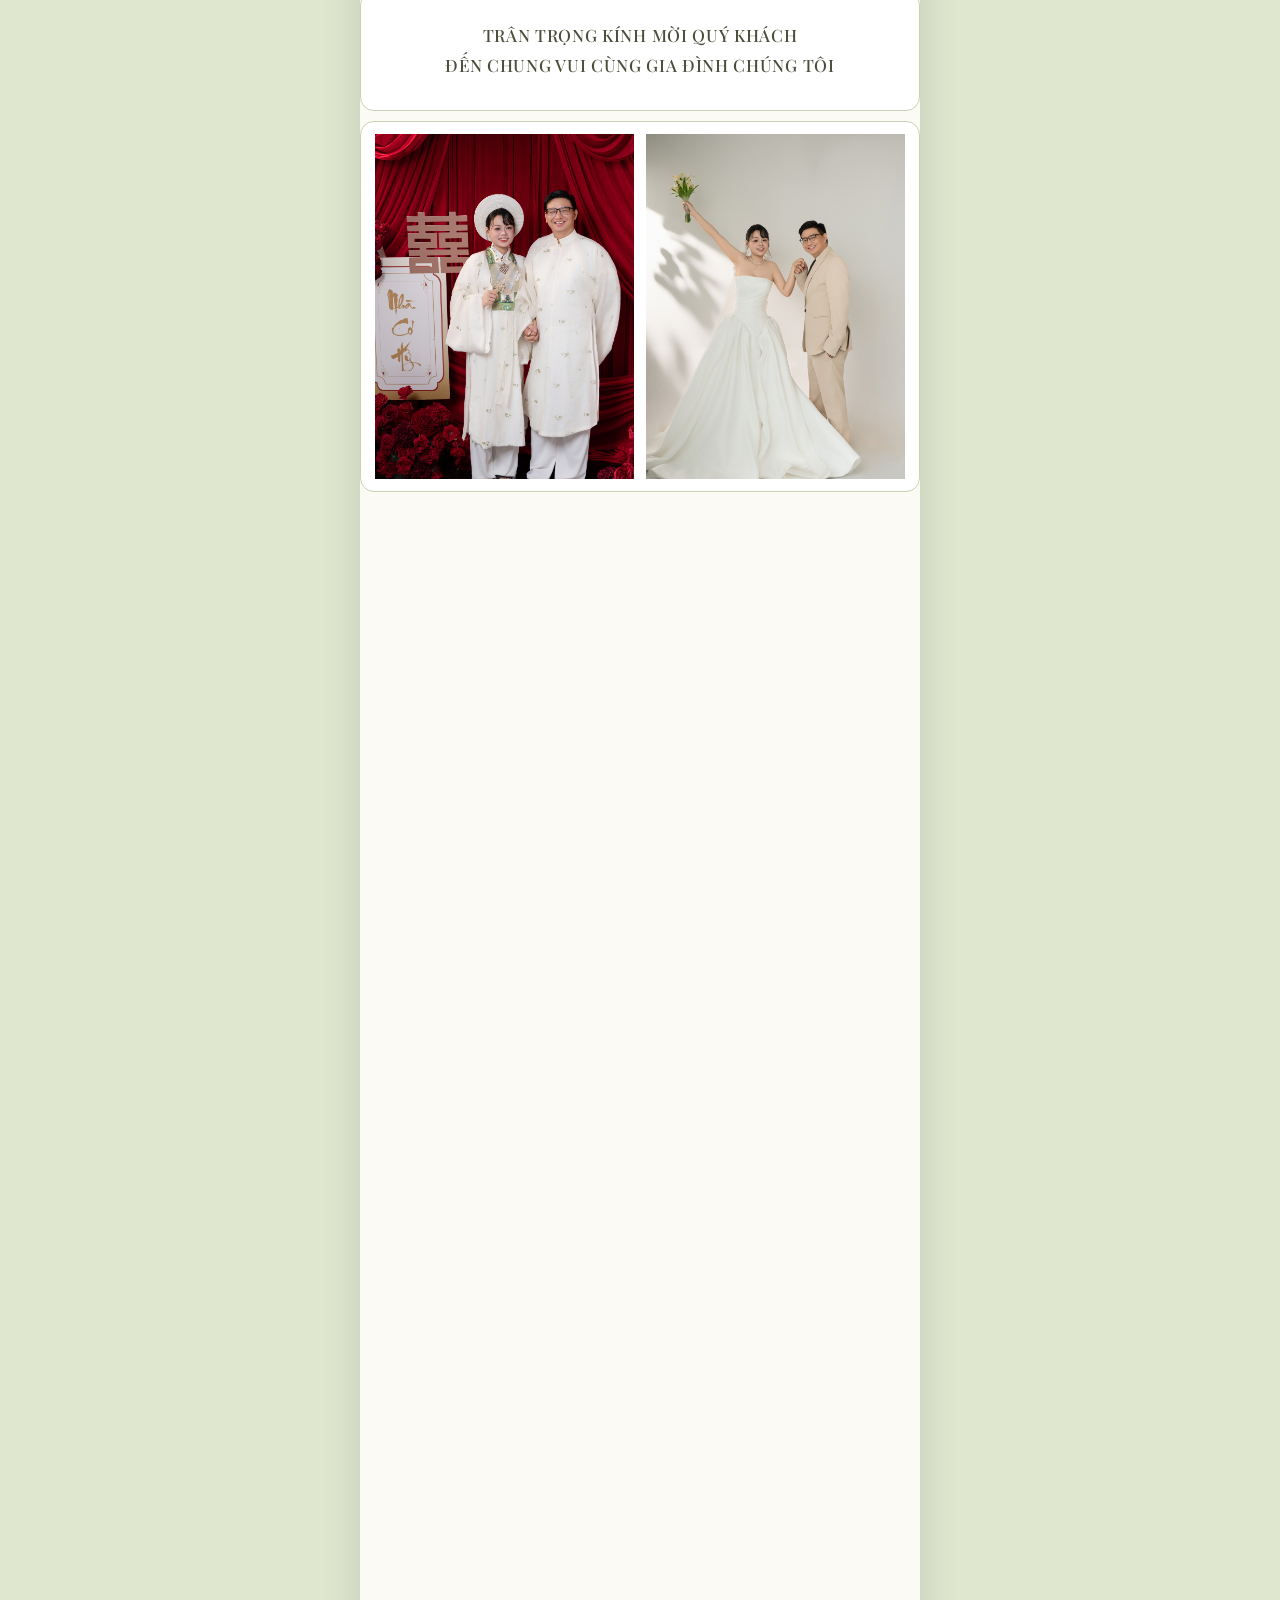
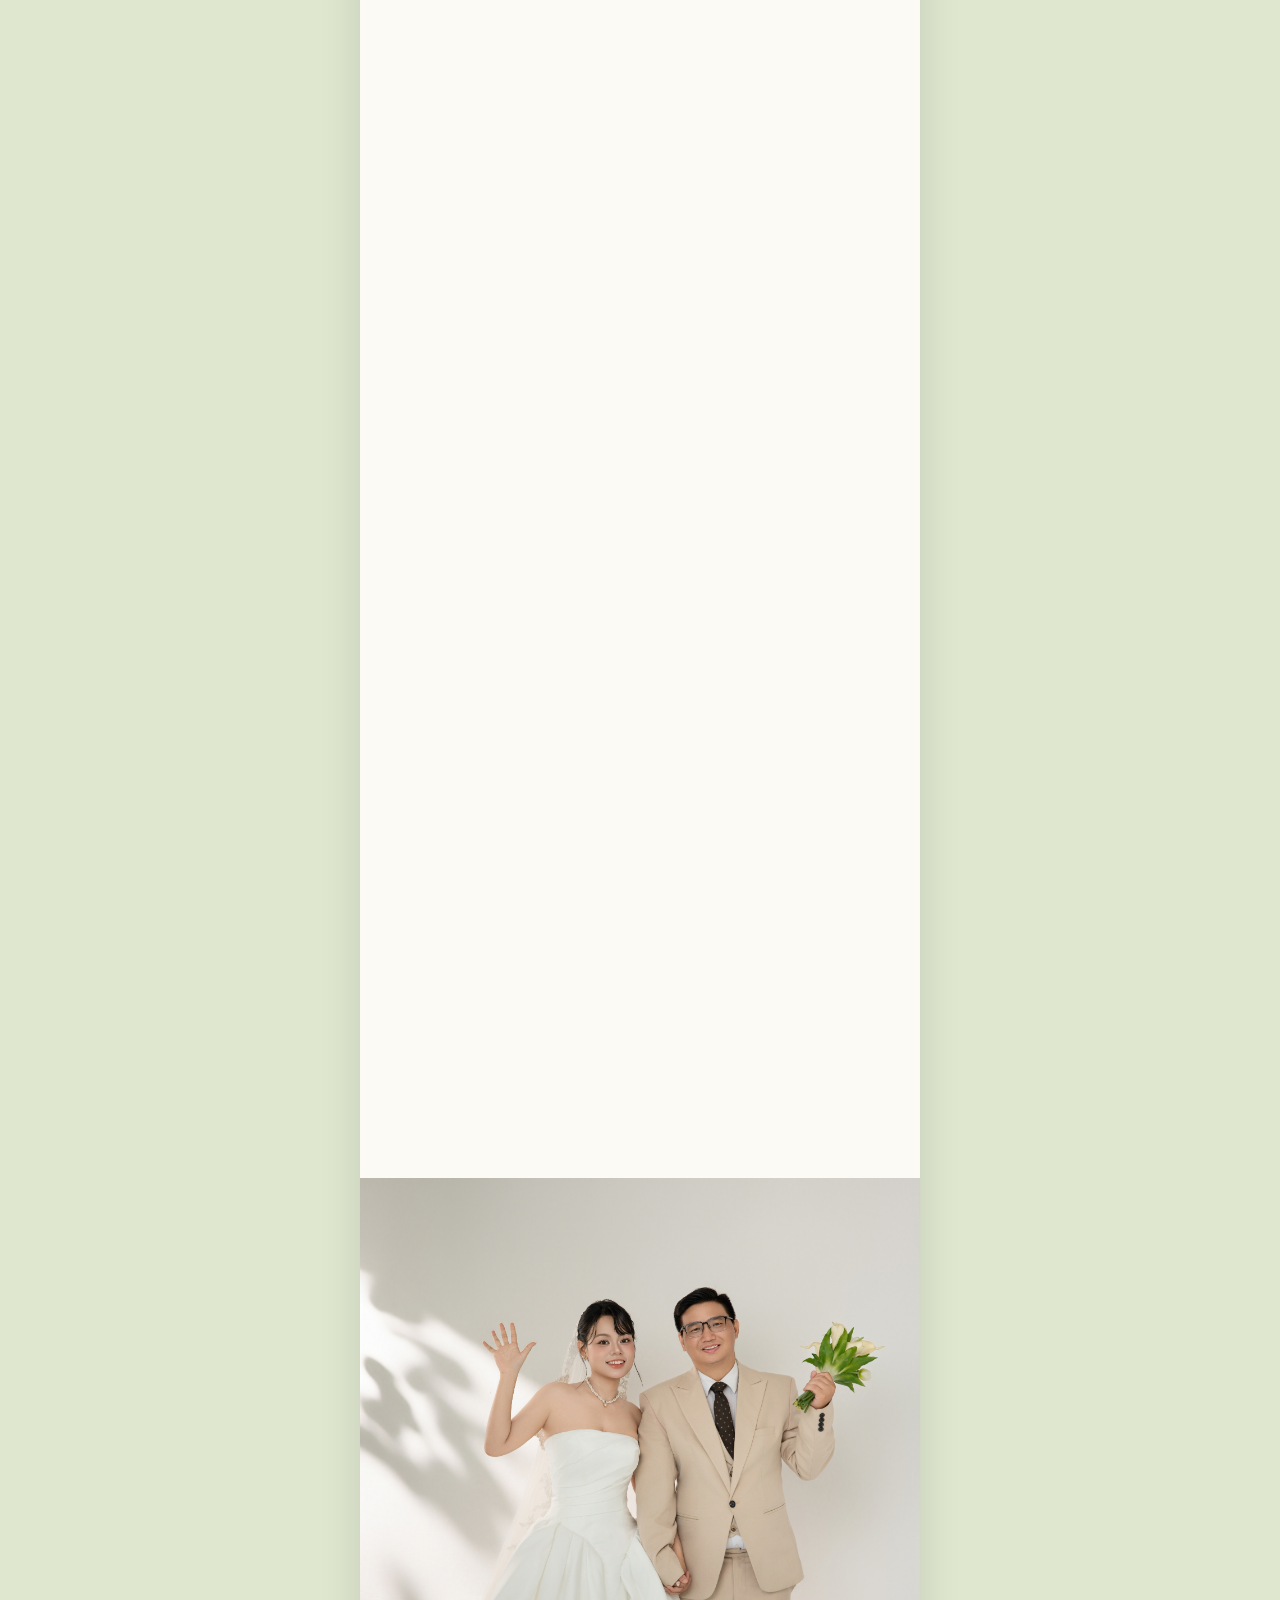
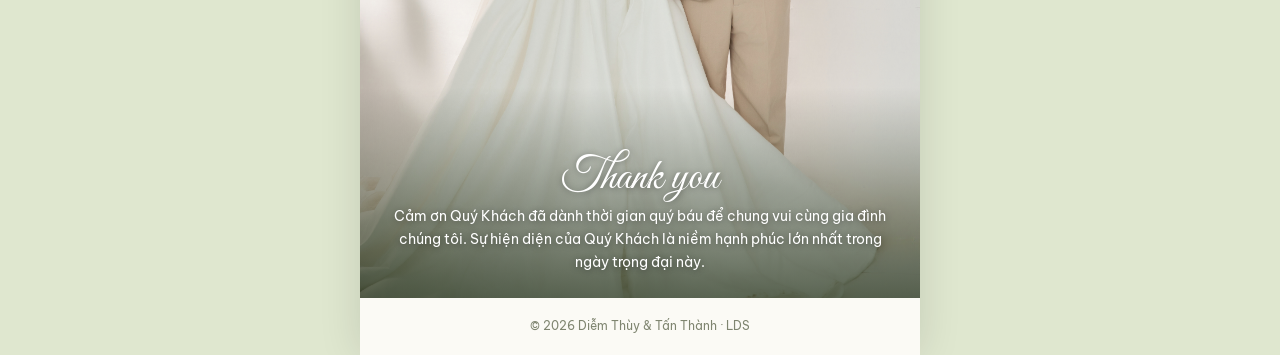
==== commit b2abc4df: "update indexver 7 Co-authored-by: Copilot <223556219+Copilot@users.noreply.github.com>" ====
--- a/index.html
+++ b/index.html
@@ -12,10 +12,10 @@
 <meta property="og:description" content="Trân trọng kính mời bạn đến chung vui · 24 &amp; 28.11.2026">
 <meta property="og:image" content="https://ntthanhpy.github.io/thuy-thanh-wedding-invitation/assets/images/cover.jpg">
 <link rel="preload" as="image" href="assets/images/cover.jpg">
-<!-- Forum: seal monogram | Bodoni Moda: serif content | Great Vibes: decorative | Be Vietnam Pro: body -->
+<!-- Forum: seal monogram | Playfair Display: Vietnamese serif headings | Great Vibes: decorative | Be Vietnam Pro: body -->
 <link rel="preconnect" href="https://fonts.googleapis.com">
 <link rel="preconnect" href="https://fonts.gstatic.com" crossorigin>
-<link href="https://fonts.googleapis.com/css2?family=Be+Vietnam+Pro:wght@400;500;600&amp;family=Bodoni+Moda:ital,opsz,wght@0,6..96,400..700;1,6..96,400..700&amp;family=Forum&amp;family=Great+Vibes&amp;display=swap" rel="stylesheet">
+<link href="https://fonts.googleapis.com/css2?family=Be+Vietnam+Pro:wght@400;500;600&amp;family=Playfair+Display:ital,wght@0,400..700;1,400..700&amp;family=Forum&amp;family=Great+Vibes&amp;display=swap" rel="stylesheet">
 <link rel="stylesheet" href="assets/css/style.css">
 </head>
 <body class="lock">
--- a/assets/css/style.css
+++ b/assets/css/style.css
@@ -7,7 +7,7 @@
 body{margin:0;background:var(--out);color:var(--ink);font:400 15px/1.7 'Be Vietnam Pro',system-ui,sans-serif}
 body.lock{overflow:hidden}
 .wrap{max-width:560px;margin:0 auto;background:var(--bg);overflow:hidden;box-shadow:0 0 40px rgba(0,0,0,.12)}
-.serif,h1,h2,h3{font-family:'Bodoni Moda',Georgia,serif;font-weight:500}
+.serif,h1,h2,h3{font-family:'Playfair Display',Georgia,serif;font-weight:500}
 .sc{font:400 64px/1 'Great Vibes',cursive}
 /* curtain */
 #curtain{position:fixed;inset:0;z-index:50}
@@ -61,7 +61,7 @@
 .music-btn.on{animation:spin 6s linear infinite}
 @keyframes spin{to{transform:rotate(360deg)}}
 /* photos */
-.ph{background:linear-gradient(160deg,var(--p1),var(--p2));background-size:cover;background-position:center;display:grid;place-items:center;color:rgba(255,255,255,.9);font:italic 16px 'Bodoni Moda',serif;min-height:100%}
+.ph{background:linear-gradient(160deg,var(--p1),var(--p2));background-size:cover;background-position:center;display:grid;place-items:center;color:rgba(255,255,255,.9);font:italic 16px 'Playfair Display',serif;min-height:100%}
 .ph::before{content:"♡ " attr(data-l)}
 .ph.has::before{display:none}
 .r34{aspect-ratio:3/4}
@@ -69,13 +69,13 @@
 .hero{position:relative;height:100vh;height:min(100svh,860px);min-height:560px;overflow:hidden}
 .hero .ph{position:absolute;inset:0;background-position:center top}
 .ov{position:absolute;left:0;right:0;bottom:0;padding:110px 20px 30px;text-align:center;color:#fff;background:linear-gradient(transparent,rgba(20,35,10,.6));text-shadow:0 1px 8px rgba(0,0,0,.35)}
-.ov h1{font-size:25px;line-height:1.5;letter-spacing:.22em;margin:4px 0}
+.ov h1{font-size:25px;line-height:1.65;letter-spacing:.14em;margin:4px 0}
 .ov p{margin:0;letter-spacing:.12em}
 /* sections */
 .sec{padding:44px 26px;text-align:center}
-.q{font:italic 400 19px/1.7 'Bodoni Moda',serif;color:var(--soft);margin:0 0 26px}
+.q{font:italic 400 19px/1.7 'Playfair Display',serif;color:var(--soft);margin:0 0 26px}
 .gw{margin:0 0 26px;font-size:13px;letter-spacing:.12em;text-transform:uppercase;color:var(--soft)}
-.gw b{display:block;font:500 28px 'Bodoni Moda',serif;letter-spacing:.04em;text-transform:none;color:var(--g2)}
+.gw b{display:block;font:500 28px 'Playfair Display',serif;letter-spacing:.04em;text-transform:none;color:var(--g2)}
 .par{display:grid;grid-template-columns:1fr 1fr;gap:16px;text-align:center;font-size:13.5px}
 .par > div {display: flex; flex-direction: column; align-items: center;}
 .par h3{font-size:17px;letter-spacing:.16em;text-transform:uppercase;margin:0 0 4px;color:var(--g2)}
@@ -83,17 +83,17 @@
 .heart{font-size:30px;color:var(--g);margin:22px 0 8px}
 .duo{display:grid;grid-template-columns:1fr 1fr;gap:10px}
 .duo small{display:block;letter-spacing:.2em;font-size:11px;color:var(--soft)}
-.duo i{font:italic 400 30px 'Bodoni Moda',serif;color:var(--g2)}
+.duo i{font:italic 400 clamp(22px,5.4vw,30px)/1.45 'Playfair Display',Georgia,serif;color:var(--g2)}
 .frame{background:var(--g);padding:12px;display:grid;grid-template-columns:1fr 1fr;gap:12px}
-.msg{font:500 17px/1.6 'Bodoni Moda',serif;letter-spacing:.06em;text-transform:uppercase}
+.msg{font:500 17px/1.75 'Playfair Display',Georgia,serif;letter-spacing:.04em;text-transform:uppercase}
 .ev{margin-bottom:34px}.ev:last-child{margin-bottom:0}
 .ring{width:44px;height:30px;color:var(--g2);margin-bottom:6px}
 .ev h2{font-size:22px;letter-spacing:.14em;text-transform:uppercase;margin:0}
 .ev .s{color:var(--soft);font-size:13.5px;margin:2px 0 14px}
 .dr{display:flex;align-items:center;justify-content:center;gap:14px}
 .dr span{border-block:1px solid var(--line);padding:1px 12px;font-size:13px;letter-spacing:.1em;color:var(--soft)}
-.dr b{font:400 60px/1 'Bodoni Moda',serif;color:var(--g2)}
-.lun{font:italic 400 16px 'Bodoni Moda',serif;color:var(--soft);margin:10px 0 14px}
+.dr b{font:400 60px/1 'Playfair Display',serif;color:var(--g2)}
+.lun{font:italic 400 16px 'Playfair Display',serif;color:var(--soft);margin:10px 0 14px}
 .ev h3{font-size:17px;letter-spacing:.1em;text-transform:uppercase;margin:0}
 .ev .ad{font-size:13.5px;color:var(--soft);margin:2px 0 14px}
 .btn{display:block;width:100%;border:0;border-radius:999px;padding:12px 18px;background:var(--g2);color:#fff;font:600 12.5px 'Be Vietnam Pro',sans-serif;letter-spacing:.08em;text-transform:uppercase;text-align:center;text-decoration:none;cursor:pointer}
@@ -101,7 +101,7 @@
 .btn:hover{filter:brightness(1.08)}
 .btn:disabled{opacity:.6;cursor:default}
 .gold{background:var(--g);padding:40px 16px 16px;color:#fff;text-align:center}
-.gold h2{font-size:30px;letter-spacing:.06em;margin:0}.gold h2 i{font:400 34px 'Great Vibes',cursive;margin:0 4px}
+.gold h2{font-size:30px;line-height:1.5;letter-spacing:.045em;margin:0}.gold h2 i{font:400 34px 'Great Vibes',cursive;margin:0 4px}
 .gold p{font-size:13.5px;margin:8px 10px 22px;opacity:.95}
 .mos{display:grid;grid-template-columns:repeat(6,1fr);grid-auto-rows:80px;gap:10px;margin-bottom:10px}
 .mos .a{grid-column:span 4;grid-row:span 4}.mos .b,.mos .c{grid-column:span 2;grid-row:span 2}.mos .d,.mos .e{grid-column:span 3;grid-row:span 3}
@@ -131,7 +131,7 @@
 .wishes b{display:block;color:var(--g2)}
 .cd{display:flex;justify-content:center;gap:26px;margin-top:6px}
 .cd div{font-size:12px;color:var(--soft)}
-.cd b{display:block;font:400 38px/1.1 'Bodoni Moda',serif;color:var(--ink)}
+.cd b{display:block;font:400 38px/1.1 'Playfair Display',serif;color:var(--ink)}
 .cdl{font-size:12.5px;color:var(--soft);margin:4px 0 0}
 .ty{position:relative;height:720px}
 .ty .ph{position:absolute;inset:0}
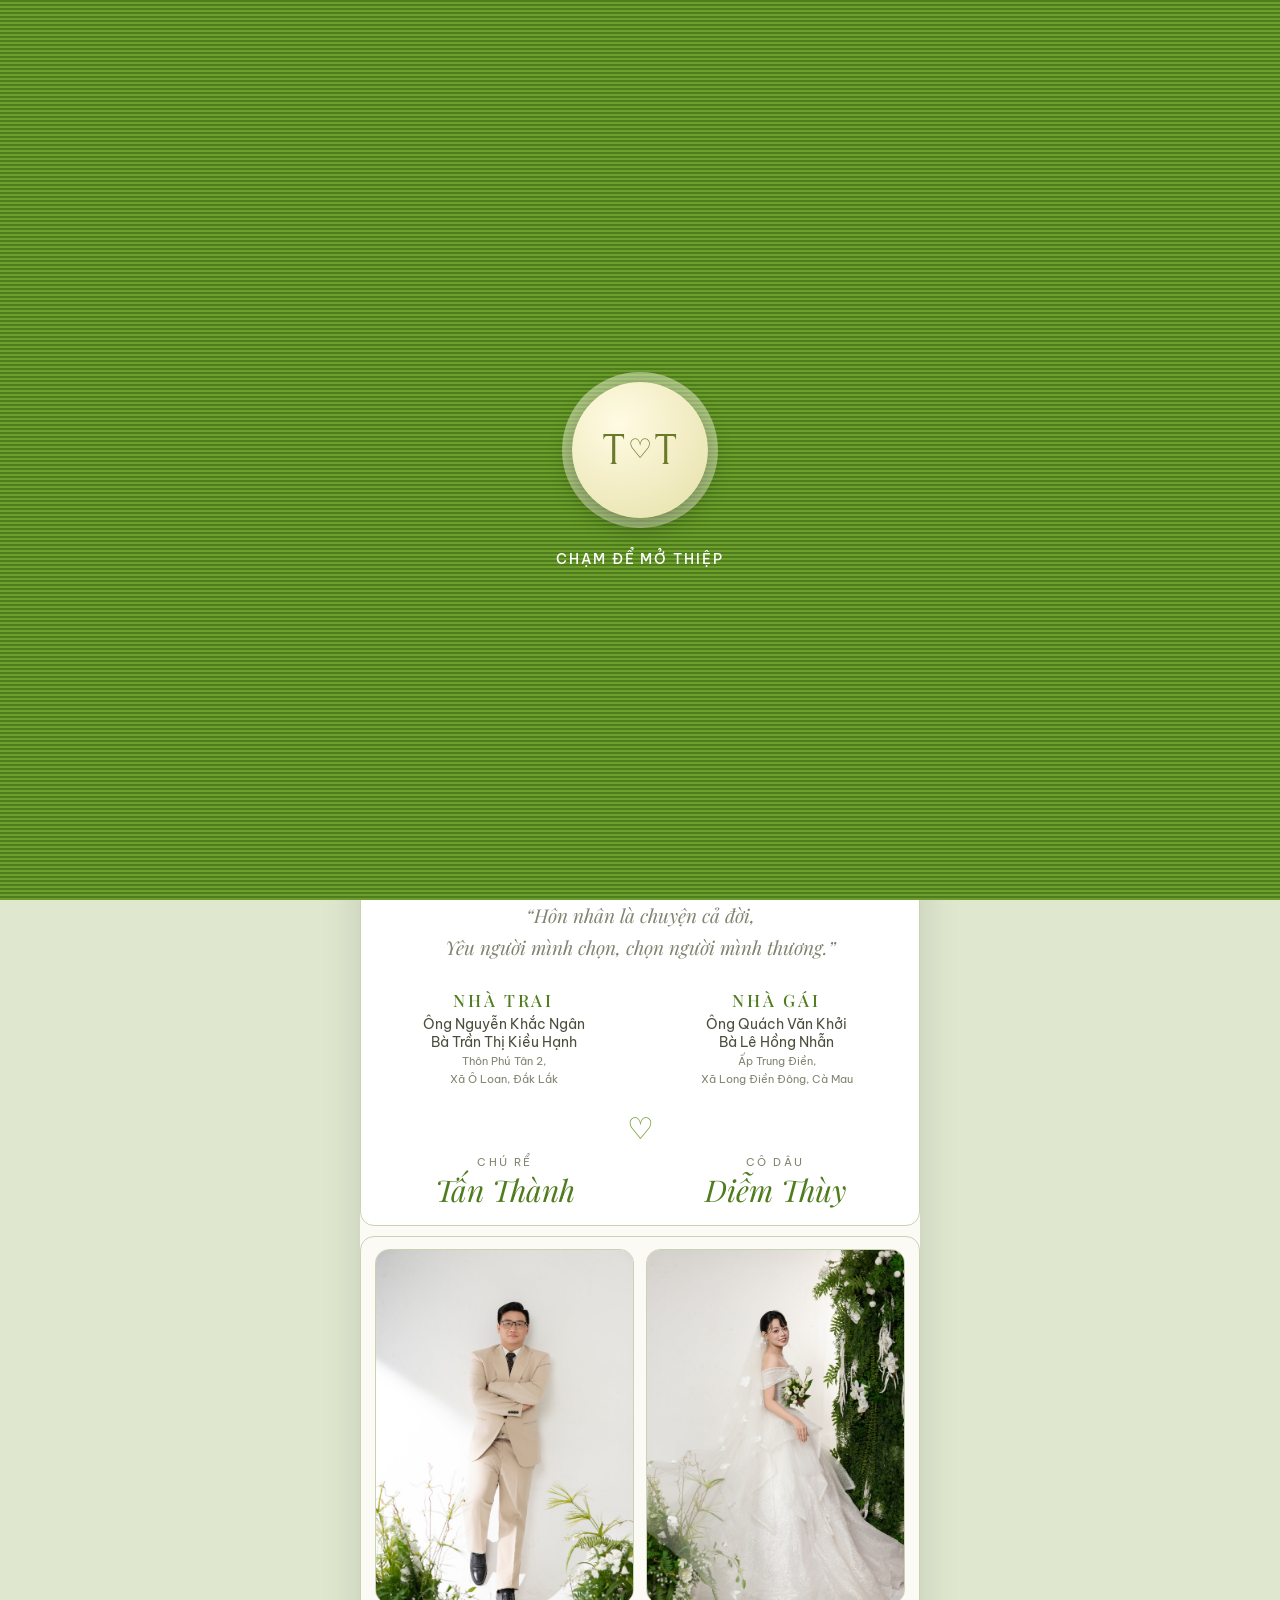
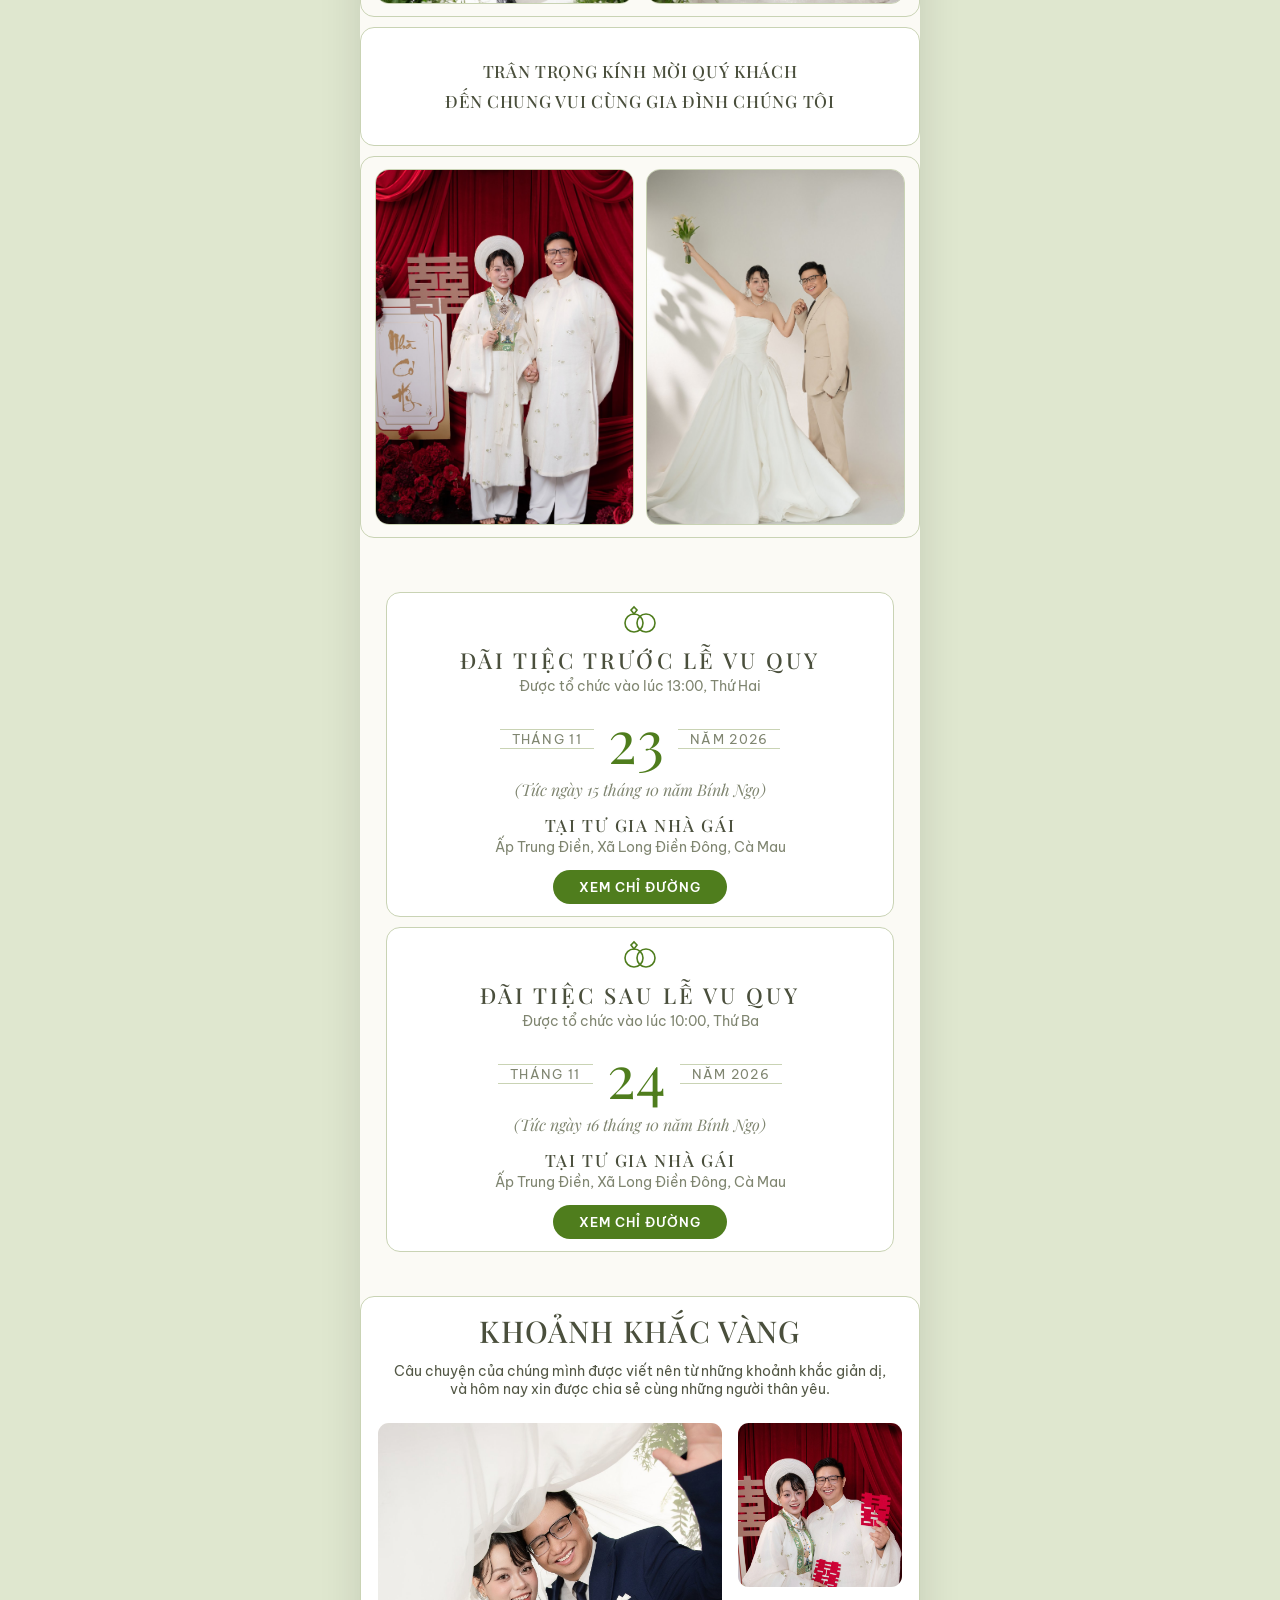
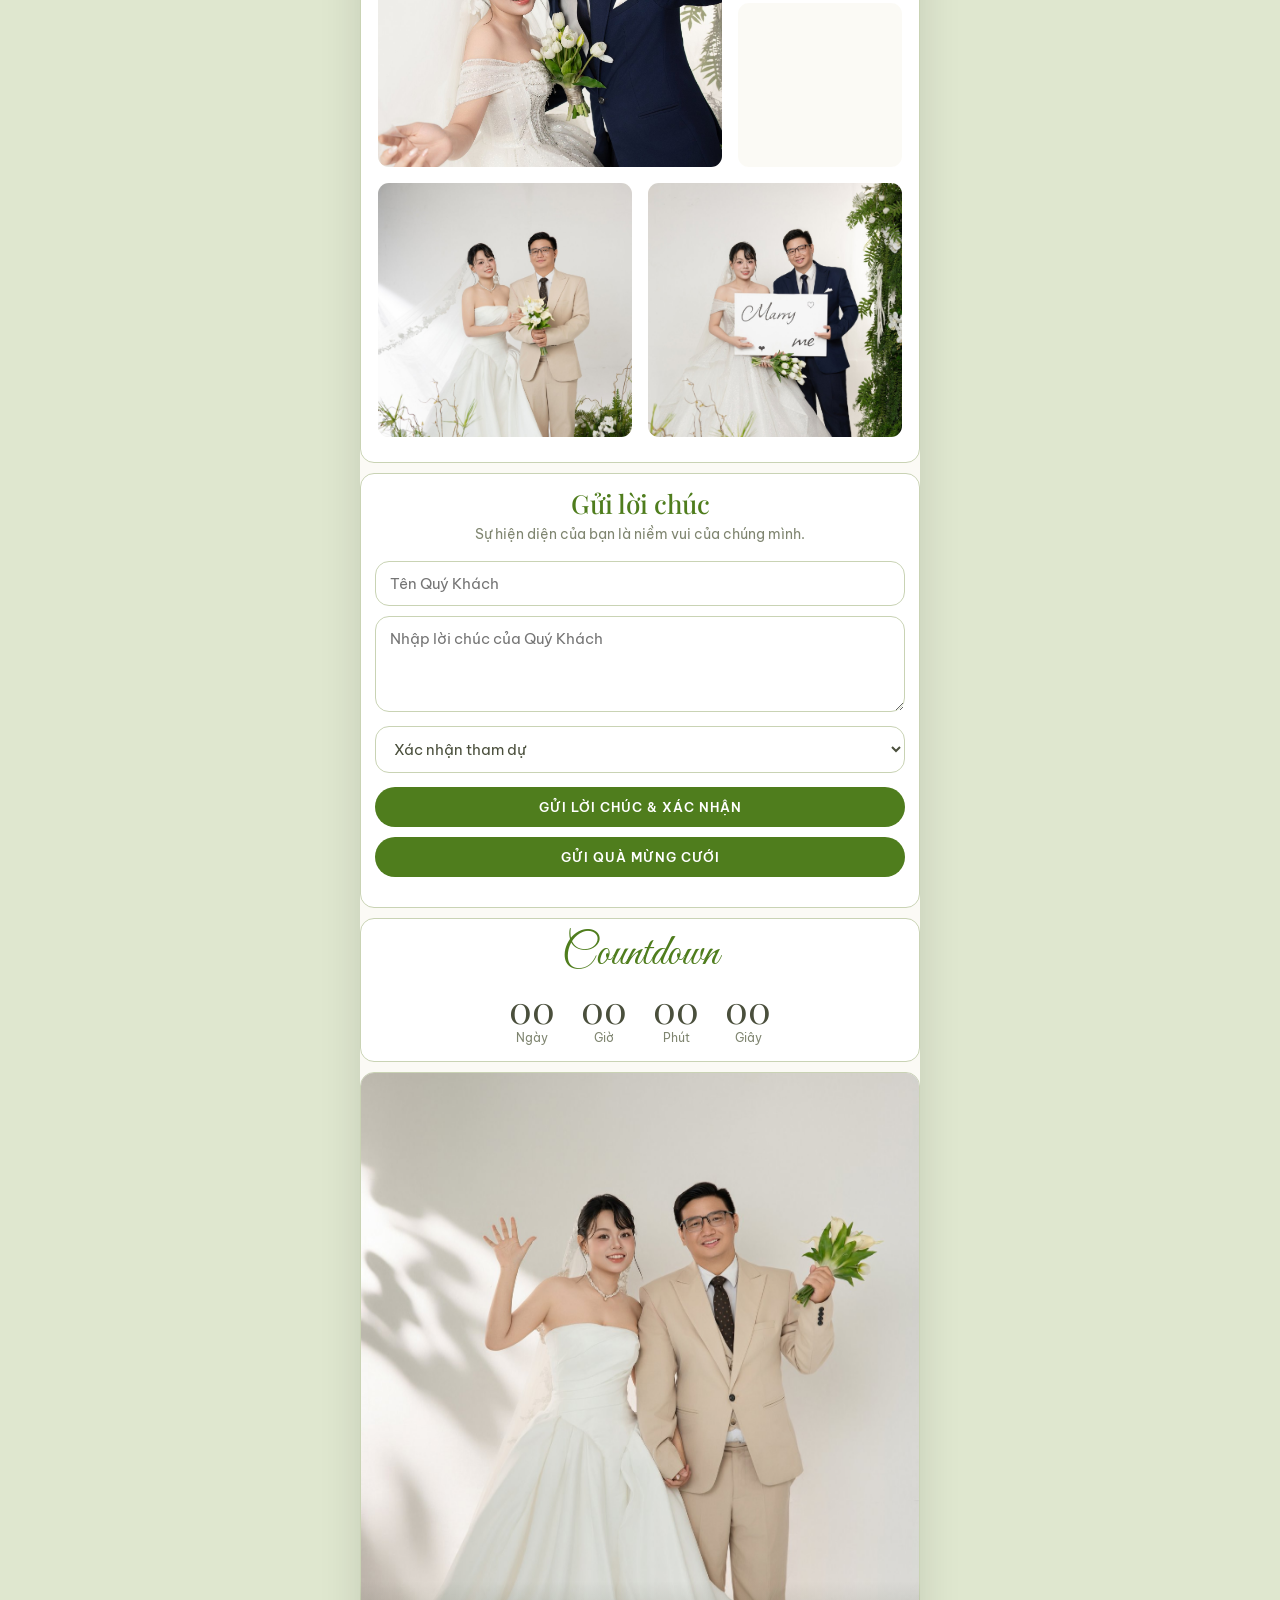
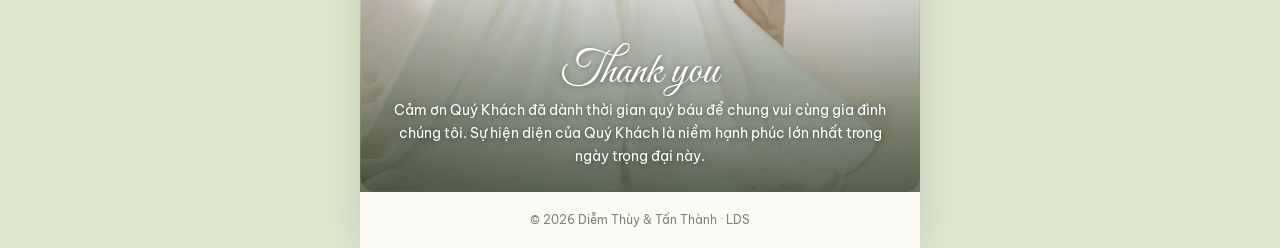
==== commit 9c395b9f: "Bilingual update" ====
--- a/index.html
+++ b/index.html
@@ -22,15 +22,18 @@
 
 <div id="curtain">
   <div class="h l"></div><div class="h r"></div>
-  <button id="seal" aria-label="Mở thiệp cưới">
+  <button id="seal" aria-label="Mở thiệp cưới" data-en-aria="Open wedding invitation">
     <span class="seal-monogram" aria-hidden="true">
       <span class="seal-letter">T</span><span class="seal-heart">♡</span><span class="seal-letter">T</span>
     </span>
   </button>
-  <div class="hint">Chạm để mở thiệp</div>
+  <div class="hint" data-en="Tap to open the invitation">Chạm để mở thiệp</div>
 </div>
 
-<button id="musicBtn" class="music-btn" aria-label="Bật hoặc tắt nhạc">🔇</button>
+<nav class="language-switch" aria-label="Language / Ngôn ngữ"><button type="button" data-language="vi" lang="vi" aria-pressed="true">VI</button><button type="button" data-language="en" lang="en" aria-pressed="false">EN</button></nav>
+
+<button id="musicBtn" class="music-btn" aria-label="Bật hoặc tắt nhạc" data-en-aria="Toggle music">🔇</button>
+<button id="autoScrollBtn" class="auto-scroll-btn" type="button" aria-pressed="false" hidden>▶ Tự cuộn</button>
 
 <div class="wrap">
   <header class="hero">
@@ -39,27 +42,27 @@
   </header>
 
   <section class="sec rv">
-    <p class="q">“Hôn nhân là chuyện cả đời,<br>Yêu người mình chọn, chọn người mình thương.”</p>
-    <div class="gw" id="gw" hidden>Trân trọng kính mời<b id="guest"></b></div>
+    <p class="q" data-en-html="&ldquo;Marriage is a lifelong journey:<br>love the one you choose, and choose the one you love.&rdquo;">“Hôn nhân là chuyện cả đời,<br>Yêu người mình chọn, chọn người mình thương.”</p>
+    <div class="gw" id="gw" hidden><span data-en="Together with our families, we invite">Trân trọng kính mời</span><b id="guest"></b></div>
     <div class="par">
-      <div><h3>Nhà trai</h3><p>Ông Nguyễn Khắc Ngân<br>Bà Trần Thị Kiều Hạnh<br><small>Thôn Phú Tân 2,<br>Xã Ô Loan, Đắk Lắk</small></p></div>
-      <div><h3>Nhà gái</h3><p>Ông Quách Văn Khởi<br>Bà Lê Hồng Nhẫn<br><small>Ấp Trung Điền,<br>Xã Long Điền Đông, Cà Mau</small></p></div>
+      <div><h3 data-en="Groom’s family">Nhà trai</h3><p><span data-en="Mr. Nguyễn Khắc Ngân">Ông Nguyễn Khắc Ngân</span><br><span data-en="Mrs. Trần Thị Kiều Hạnh">Bà Trần Thị Kiều Hạnh</span><br><small data-en-html="Phú Tân 2 Hamlet,<br>Ô Loan Commune, Đắk Lắk">Thôn Phú Tân 2,<br>Xã Ô Loan, Đắk Lắk</small></p></div>
+      <div><h3 data-en="Bride’s family">Nhà gái</h3><p><span data-en="Mr. Quách Văn Khởi">Ông Quách Văn Khởi</span><br><span data-en="Mrs. Lê Hồng Nhẫn">Bà Lê Hồng Nhẫn</span><br><small data-en-html="Trung Điền Hamlet,<br>Long Điền Đông Commune, Cà Mau">Ấp Trung Điền,<br>Xã Long Điền Đông, Cà Mau</small></p></div>
     </div>
     <div class="heart">♡</div>
-    <div class="duo"><div><small>CHÚ RỂ</small><i>Tấn Thành</i></div><div><small>CÔ DÂU</small><i>Diễm Thùy</i></div></div>
+    <div class="duo"><div><small data-en="GROOM">CHÚ RỂ</small><i>Tấn Thành</i></div><div><small data-en="BRIDE">CÔ DÂU</small><i>Diễm Thùy</i></div></div>
   </section>
 
   <div class="frame rv"><div class="ph r34" data-p="groom" data-l="Chú rể"></div><div class="ph r34" data-p="bride" data-l="Cô dâu"></div></div>
 
-  <section class="sec rv"><p class="msg">Trân trọng kính mời quý khách<br>đến chung vui cùng gia đình chúng tôi</p></section>
+  <section class="sec rv"><p class="msg" data-en-html="Together with our families,<br>we warmly invite you to celebrate with us">Trân trọng kính mời quý khách<br>đến chung vui cùng gia đình chúng tôi</p></section>
 
   <div class="frame rv"><div class="ph r34" data-p="m1" data-l="Ảnh 1"></div><div class="ph r34" data-p="m2" data-l="Ảnh 2"></div></div>
 
   <section class="sec" id="events"></section>
 
   <section class="gold rv">
-    <h2>KHOẢNH KHẮC VÀNG</h2>
-    <p>Câu chuyện của chúng mình được viết nên từ những khoảnh khắc giản dị, và hôm nay xin được chia sẻ cùng những người thân yêu.</p>
+    <h2 data-en="GOLDEN MOMENTS">KHOẢNH KHẮC VÀNG</h2>
+    <p data-en="Our story is made of simple, beautiful moments, and today we are delighted to share them with the people we love.">Câu chuyện của chúng mình được viết nên từ những khoảnh khắc giản dị, và hôm nay xin được chia sẻ cùng những người thân yêu.</p>
     <div class="mos">
       <div class="ph a" data-p="g1" data-l="Ảnh 1"></div><div class="ph b" data-p="g2" data-l="Ảnh 2"></div><div class="ph c" data-p="g3" data-l="Ảnh 3"></div>
       <div class="ph d" data-p="g4" data-l="Ảnh 4"></div><div class="ph e" data-p="g5" data-l="Ảnh 5"></div>
@@ -72,45 +75,46 @@
   </section> -->
 
   <section class="sec rsvp rv">
-    <h2>Gửi lời chúc</h2>
-    <p>Sự hiện diện của bạn là niềm vui của chúng mình.</p>
-    <input class="in" id="nm" placeholder="Tên Quý Khách" aria-label="Tên Quý Khách" autocomplete="name">
-    <textarea class="in" id="ws" placeholder="Nhập lời chúc của Quý Khách" aria-label="Lời chúc"></textarea>
-    <select class="in" id="at" aria-label="Xác nhận tham dự">
-      <option value="">Xác nhận tham dự</option>
-      <option>Mình sẽ đến dự</option>
-      <option>Rất tiếc, mình không thể đến</option>
-      <option>Mình chưa chắc chắn</option>
+    <h2 data-en="Send your wishes">Gửi lời chúc</h2>
+    <p data-en="Your presence means the world to us.">Sự hiện diện của bạn là niềm vui của chúng mình.</p>
+    <input class="in" id="nm" placeholder="Tên Quý Khách" data-en-placeholder="Your name" aria-label="Tên Quý Khách" data-en-aria="Your name" autocomplete="name">
+    <textarea class="in" id="ws" placeholder="Nhập lời chúc của Quý Khách" data-en-placeholder="Write your wishes" aria-label="Lời chúc" data-en-aria="Your wishes"></textarea>
+    <select class="in" id="at" aria-label="Xác nhận tham dự" data-en-aria="RSVP">
+      <option value="" data-en="RSVP">Xác nhận tham dự</option>
+      <option value="Mình sẽ đến dự" data-en="Joyfully attending">Mình sẽ đến dự</option>
+      <option value="Rất tiếc, mình không thể đến" data-en="Regretfully unable to attend">Rất tiếc, mình không thể đến</option>
+      <option value="Mình chưa chắc chắn" data-en="Not sure yet">Mình chưa chắc chắn</option>
     </select>
-    <button class="btn" id="send">Gửi lời chúc &amp; xác nhận</button>
-    <button class="btn" id="gift-open" style="margin-top:10px">Gửi quà mừng cưới</button>
+    <button class="btn" id="send" data-en="Send wishes &amp; RSVP">Gửi lời chúc &amp; xác nhận</button>
+    <button class="btn" id="gift-open" style="margin-top:10px" data-en="Send a wedding gift">Gửi quà mừng cưới</button>
     <div class="wishes" id="wl"></div>
   </section>
 
   <section class="sec rv" style="padding-top:8px">
     <div class="cdt">Countdown</div>
-    <div class="cd" id="cd"><div><b>00</b>Ngày</div><div><b>00</b>Giờ</div><div><b>00</b>Phút</div><div><b>00</b>Giây</div></div>
+    <div class="cd" id="cd"><div><b>00</b><span data-en="Days">Ngày</span></div><div><b>00</b><span data-en="Hours">Giờ</span></div><div><b>00</b><span data-en="Minutes">Phút</span></div><div><b>00</b><span data-en="Seconds">Giây</span></div></div>
     <p class="cdl" id="cdl"></p>
   </section>
 
   <section class="ty">
     <div class="ph" data-p="ty" data-l="Ảnh cảm ơn"></div>
-    <div class="t"><span class="sc">Thank you</span>Cảm ơn Quý Khách đã dành thời gian quý báu để chung vui cùng gia đình chúng tôi. Sự hiện diện của Quý Khách là niềm hạnh phúc lớn nhất trong ngày trọng đại này.</div>
+    <div class="t"><span class="sc">Thank you</span><span data-en="Thank you for taking the time to celebrate with our families. Your presence is our greatest joy on this special day.">Cảm ơn Quý Khách đã dành thời gian quý báu để chung vui cùng gia đình chúng tôi. Sự hiện diện của Quý Khách là niềm hạnh phúc lớn nhất trong ngày trọng đại này.</span></div>
   </section>
   <footer>© 2026 Diễm Thùy &amp; Tấn Thành · LDS</footer>
 </div>
 
 <dialog id="gift">
-  <h2 class="serif">Hộp mừng cưới</h2>
-  <div class="bk"><b>Chú rể · Tấn Thành</b>Techcombank · 2010200078<br><button class="btn cp" data-c="2010200078">Sao chép số tài khoản</button></div>
-  <div class="bk"><b>Cô dâu · Diễm Thùy</b>Vietcombank · 1027364415<br><button class="btn cp" data-c="1027364415">Sao chép số tài khoản</button>
-    <img src="assets/images/vietqr.png" alt="Mã VietQR mừng cưới" loading="lazy"></div>
-  <button class="btn sm" id="gift-close">Đóng</button>
+  <h2 class="serif" data-en="Wedding gift">Hộp mừng cưới</h2>
+  <div class="bk"><b data-en="Groom · Tấn Thành">Chú rể · Tấn Thành</b>Techcombank · 2010200078<br><button class="btn cp" data-c="2010200078" data-en="Copy account number">Sao chép số tài khoản</button></div>
+  <div class="bk"><b data-en="Bride · Diễm Thùy">Cô dâu · Diễm Thùy</b>Vietcombank · 1027364415<br><button class="btn cp" data-c="1027364415" data-en="Copy account number">Sao chép số tài khoản</button>
+    <img src="assets/images/vietqr.png" alt="Mã VietQR mừng cưới" data-en-alt="Wedding gift VietQR code" loading="lazy"></div>
+  <button class="btn sm" id="gift-close" data-en="Close">Đóng</button>
 </dialog>
 
-<div id="lb" hidden role="dialog" aria-label="Xem ảnh"><button class="x" aria-label="Đóng">✕</button><button class="pv" aria-label="Ảnh trước">‹</button><img alt="Ảnh cưới Tấn Thành và Diễm Thùy"><button class="nx" aria-label="Ảnh sau">›</button></div>
+<div id="lb" hidden role="dialog" aria-label="Xem ảnh" data-en-aria="View photo"><button class="x" aria-label="Đóng" data-en-aria="Close">✕</button><button class="pv" aria-label="Ảnh trước" data-en-aria="Previous photo">‹</button><img alt="Ảnh cưới Tấn Thành và Diễm Thùy" data-en-alt="Tấn Thành and Diễm Thùy wedding photo"><button class="nx" aria-label="Ảnh sau" data-en-aria="Next photo">›</button></div>
 <div class="toast" id="toast" role="status"></div>
 
+<script src="assets/js/i18n.js"></script>
 <script src="assets/js/main.js"></script>
 </body>
 </html>
--- a/assets/css/style.css
+++ b/assets/css/style.css
@@ -160,4 +160,24 @@
 .js .gold.in .mos>.ph.c{transition-delay:.6s}
 .js .gold.in .mos>.ph.d{transition-delay:.85s}
 .js .gold.in .mos>.ph.e{transition-delay:1.05s}
-@media(prefers-reduced-motion:reduce){.js .gold .mos>.ph{opacity:1;transform:none;clip-path:none;transition:none}}+@media(prefers-reduced-motion:reduce){.js .gold .mos>.ph{opacity:1;transform:none;clip-path:none;transition:none}}
+
+/* Ảnh chuyển động nhẹ khi xuất hiện; hover chỉ áp dụng cho thiết bị có chuột. */
+.ph.has{position:relative;overflow:hidden}
+.ph.has>img{position:absolute;inset:0;width:100%;height:100%;object-fit:cover;object-position:center;transform:scale(1.07) translateY(3%);opacity:0;transition:transform 1.25s cubic-bezier(.2,.7,.2,1),opacity 1s ease}
+.ph.has.photo-reveal.in>img{opacity:1;transform:scale(1) translateY(0)}
+.hero .ph.has>img{object-position:center top}
+.mos>.ph.has>img{object-position:50% 15%}
+.mos>.ph.c.has>img{object-position:50% 8%}
+@media(hover:hover) and (pointer:fine){
+  .ph.has.photo-reveal.in:hover>img{transform:scale(1.09);filter:saturate(1.08)}
+}
+.auto-scroll-btn{position:fixed;z-index:40;right:14px;top:calc(64px + env(safe-area-inset-top,0px));border:1px solid rgba(255,255,255,.45);border-radius:999px;padding:9px 12px;background:rgba(79,125,29,.94);color:white;font:600 12px 'Be Vietnam Pro',sans-serif;cursor:pointer;box-shadow:0 2px 10px rgba(0,0,0,.18)}
+.auto-scroll-btn[hidden]{display:none}
+.auto-scroll-btn:focus-visible{outline:2px solid var(--g);outline-offset:2px}
+@media(prefers-reduced-motion:reduce){.ph.has>img,.ph.has.photo-reveal.in>img{opacity:1;transform:none;transition:none}}
+
+/* Dán đoạn này vào CUỐI assets/css/style.css.
+   Giữ nền khung và nền chờ ảnh cùng màu nền thiệp khi ảnh xuất hiện. */
+.frame{background:var(--bg,#fbfaf5)}
+.frame .ph.has,.mos>.ph.has{background:var(--bg,#fbfaf5)}
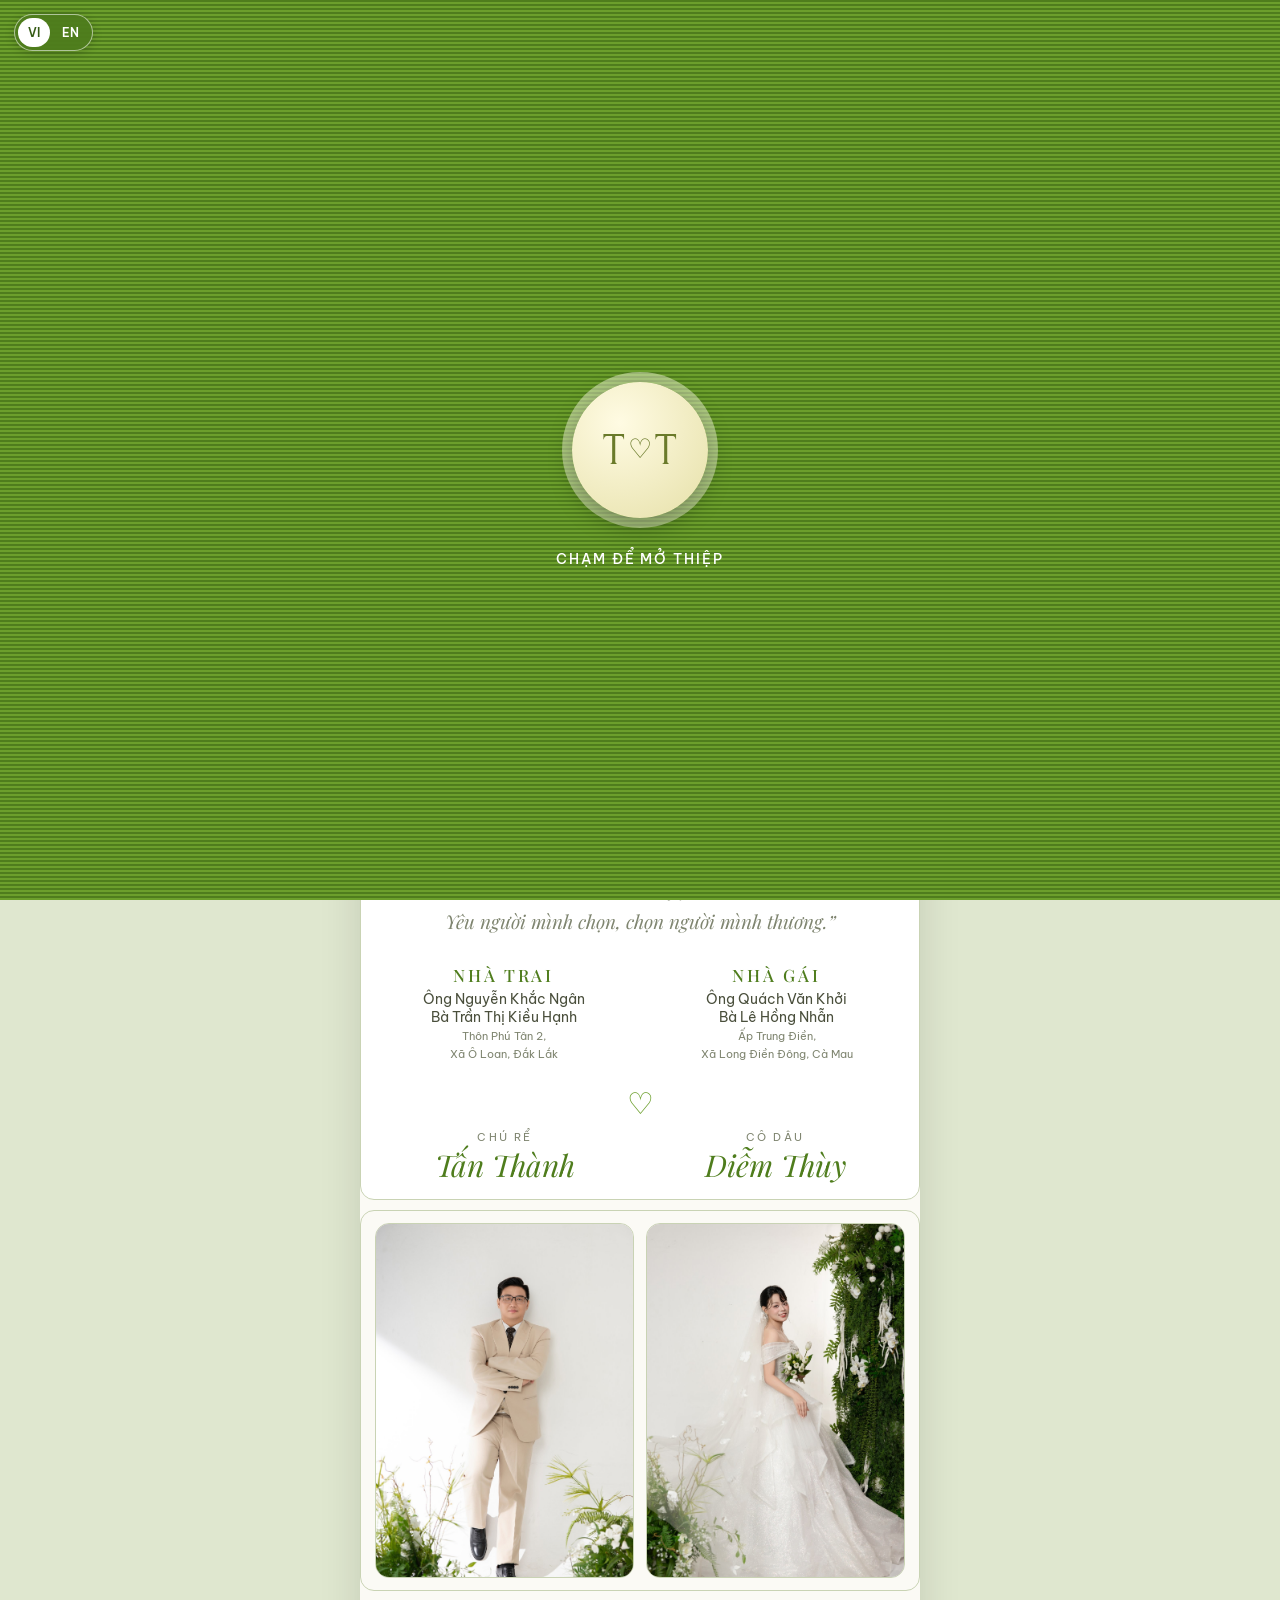
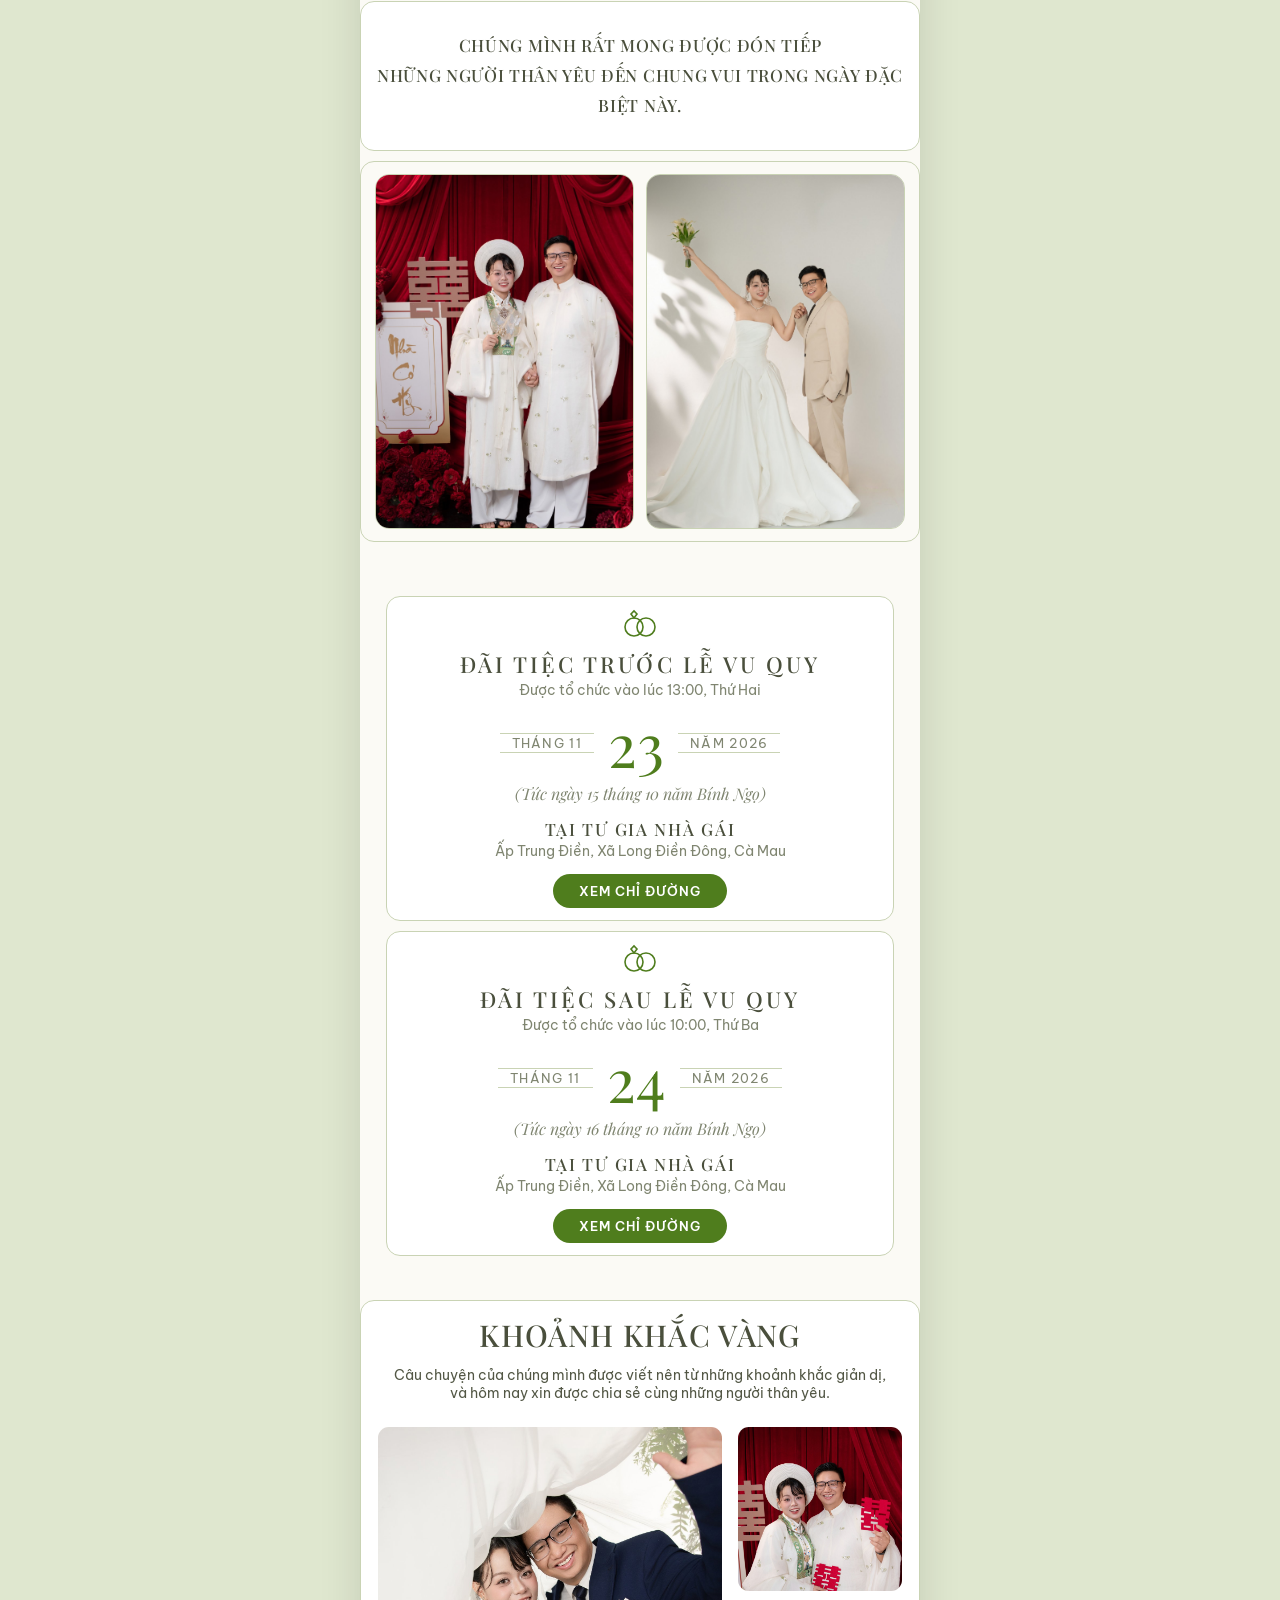
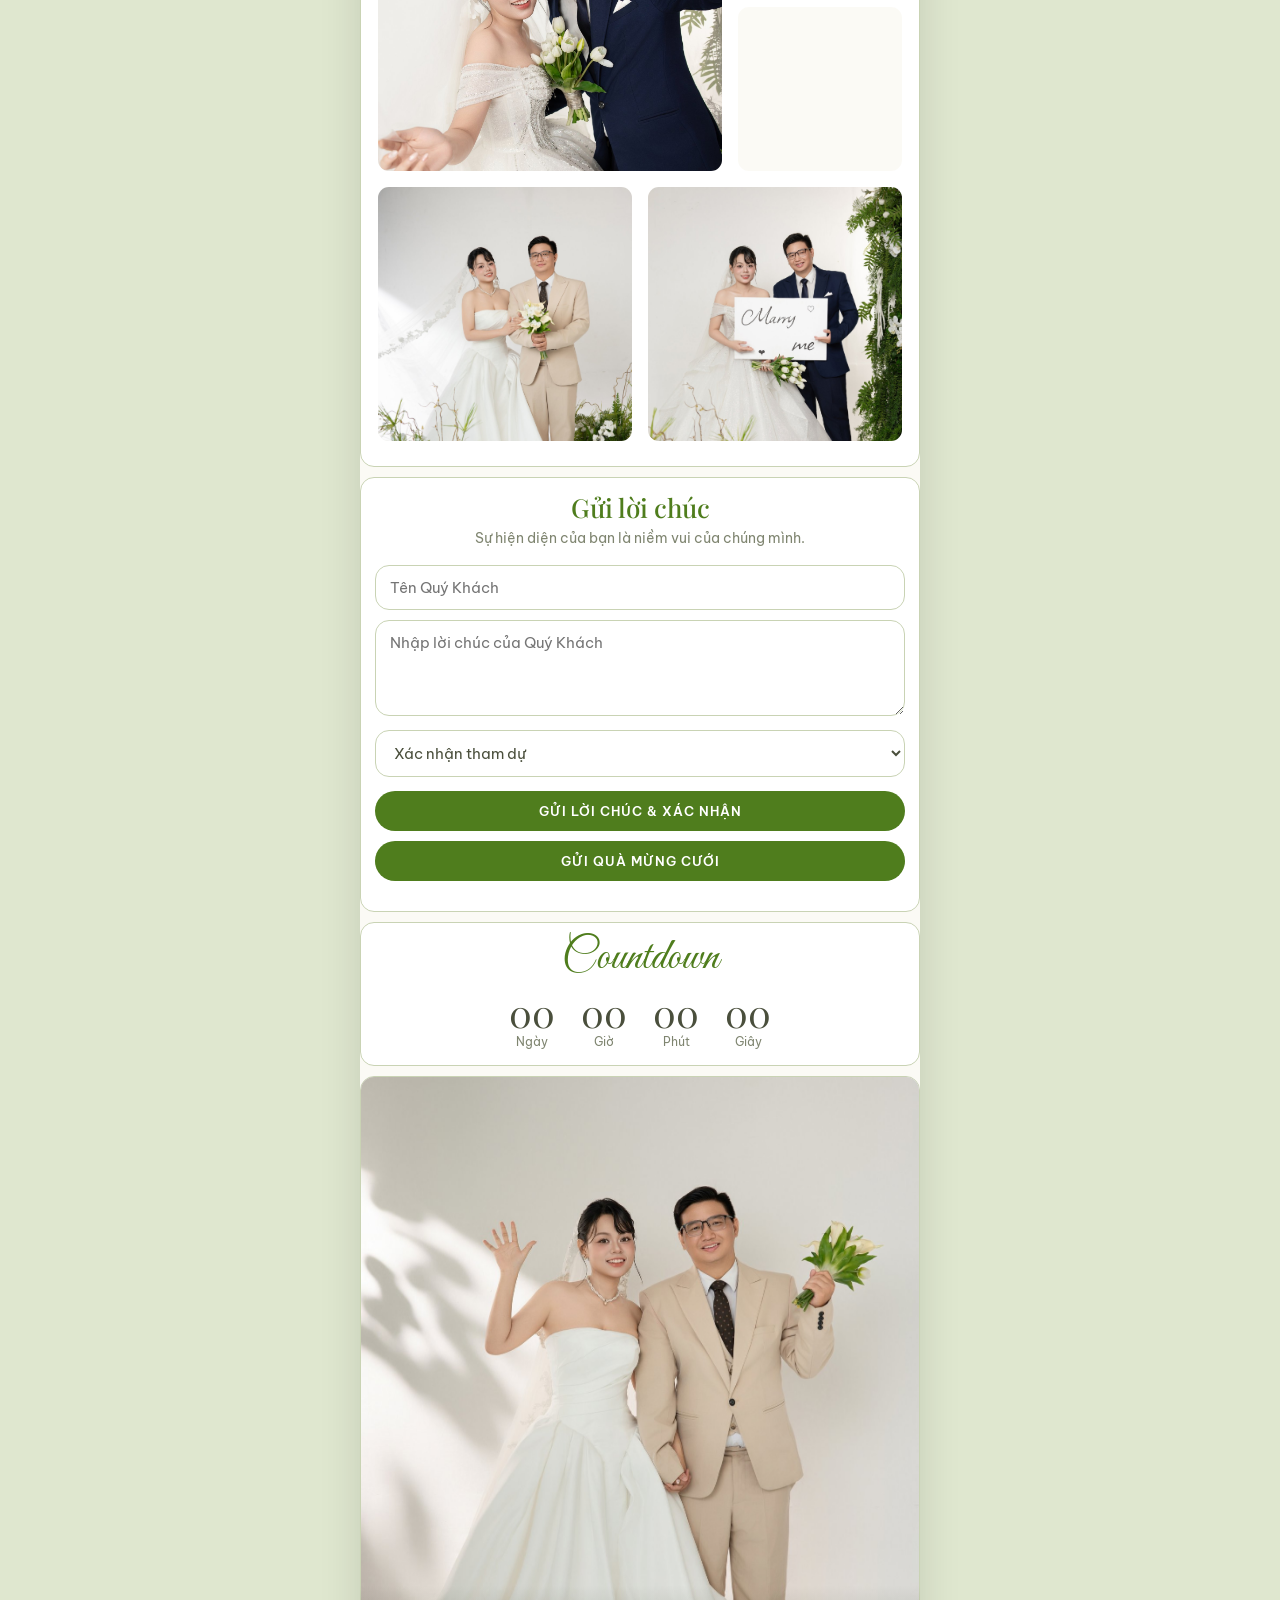
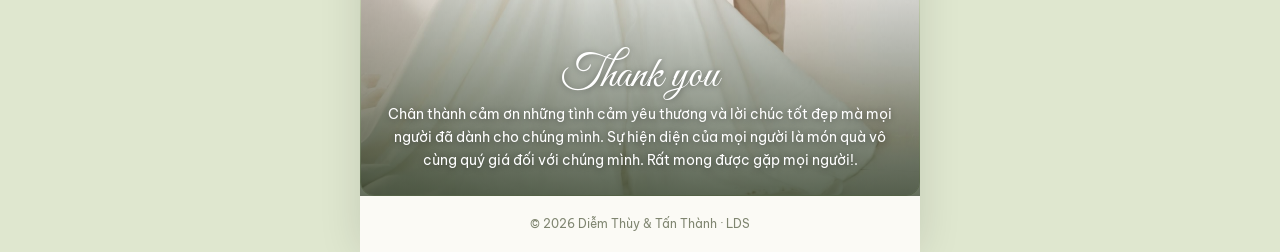
==== commit 09e4579b: "Update index.html" ====
--- a/index.html
+++ b/index.html
@@ -54,7 +54,7 @@
 
   <div class="frame rv"><div class="ph r34" data-p="groom" data-l="Chú rể"></div><div class="ph r34" data-p="bride" data-l="Cô dâu"></div></div>
 
-  <section class="sec rv"><p class="msg" data-en-html="Together with our families,<br>we warmly invite you to celebrate with us">Trân trọng kính mời quý khách<br>đến chung vui cùng gia đình chúng tôi</p></section>
+  <section class="sec rv"><p class="msg" data-en-html="Together with our families,<br>we warmly invite you to celebrate with us">Chúng mình rất mong được đón tiếp <br>những người thân yêu đến chung vui trong ngày đặc biệt này.</p></section>
 
   <div class="frame rv"><div class="ph r34" data-p="m1" data-l="Ảnh 1"></div><div class="ph r34" data-p="m2" data-l="Ảnh 2"></div></div>
 
@@ -98,14 +98,14 @@
 
   <section class="ty">
     <div class="ph" data-p="ty" data-l="Ảnh cảm ơn"></div>
-    <div class="t"><span class="sc">Thank you</span><span data-en="Thank you for taking the time to celebrate with our families. Your presence is our greatest joy on this special day.">Cảm ơn Quý Khách đã dành thời gian quý báu để chung vui cùng gia đình chúng tôi. Sự hiện diện của Quý Khách là niềm hạnh phúc lớn nhất trong ngày trọng đại này.</span></div>
+    <div class="t"><span class="sc">Thank you</span><span data-en="Thank you for taking the time to celebrate with our families. Your presence is our greatest joy on this special day.">Chân thành cảm ơn những tình cảm yêu thương và lời chúc tốt đẹp mà mọi người đã dành cho chúng mình. <br>Sự hiện diện của mọi người là món quà vô cùng quý giá đối với chúng mình. <br>Rất mong được gặp mọi người!.</span></div>
   </section>
   <footer>© 2026 Diễm Thùy &amp; Tấn Thành · LDS</footer>
 </div>
 
 <dialog id="gift">
   <h2 class="serif" data-en="Wedding gift">Hộp mừng cưới</h2>
-  <div class="bk"><b data-en="Groom · Tấn Thành">Chú rể · Tấn Thành</b>Techcombank · 2010200078<br><button class="btn cp" data-c="2010200078" data-en="Copy account number">Sao chép số tài khoản</button></div>
+  <!-- <div class="bk"><b data-en="Groom · Tấn Thành">Chú rể · Tấn Thành</b>Techcombank · 2010200078<br><button class="btn cp" data-c="2010200078" data-en="Copy account number">Sao chép số tài khoản</button></div> -->
   <div class="bk"><b data-en="Bride · Diễm Thùy">Cô dâu · Diễm Thùy</b>Vietcombank · 1027364415<br><button class="btn cp" data-c="1027364415" data-en="Copy account number">Sao chép số tài khoản</button>
     <img src="assets/images/vietqr.png" alt="Mã VietQR mừng cưới" data-en-alt="Wedding gift VietQR code" loading="lazy"></div>
   <button class="btn sm" id="gift-close" data-en="Close">Đóng</button>
--- a/assets/css/style.css
+++ b/assets/css/style.css
@@ -181,3 +181,9 @@
    Giữ nền khung và nền chờ ảnh cùng màu nền thiệp khi ảnh xuất hiện. */
 .frame{background:var(--bg,#fbfaf5)}
 .frame .ph.has,.mos>.ph.has{background:var(--bg,#fbfaf5)}
+
+/* Language selector: accessible before and after opening the invitation. */
+.language-switch{position:fixed;z-index:60;left:14px;top:calc(14px + env(safe-area-inset-top,0px));display:flex;gap:2px;padding:3px;border:1px solid rgba(255,255,255,.55);border-radius:999px;background:rgba(79,125,29,.95);box-shadow:0 2px 10px rgba(0,0,0,.18)}
+.language-switch button{border:0;border-radius:999px;padding:7px 10px;background:transparent;color:#fff;font:600 12px 'Be Vietnam Pro',sans-serif;cursor:pointer}
+.language-switch button[aria-pressed="true"]{background:#fff;color:#365b16}
+.language-switch button:focus-visible{outline:2px solid #fff;outline-offset:2px}
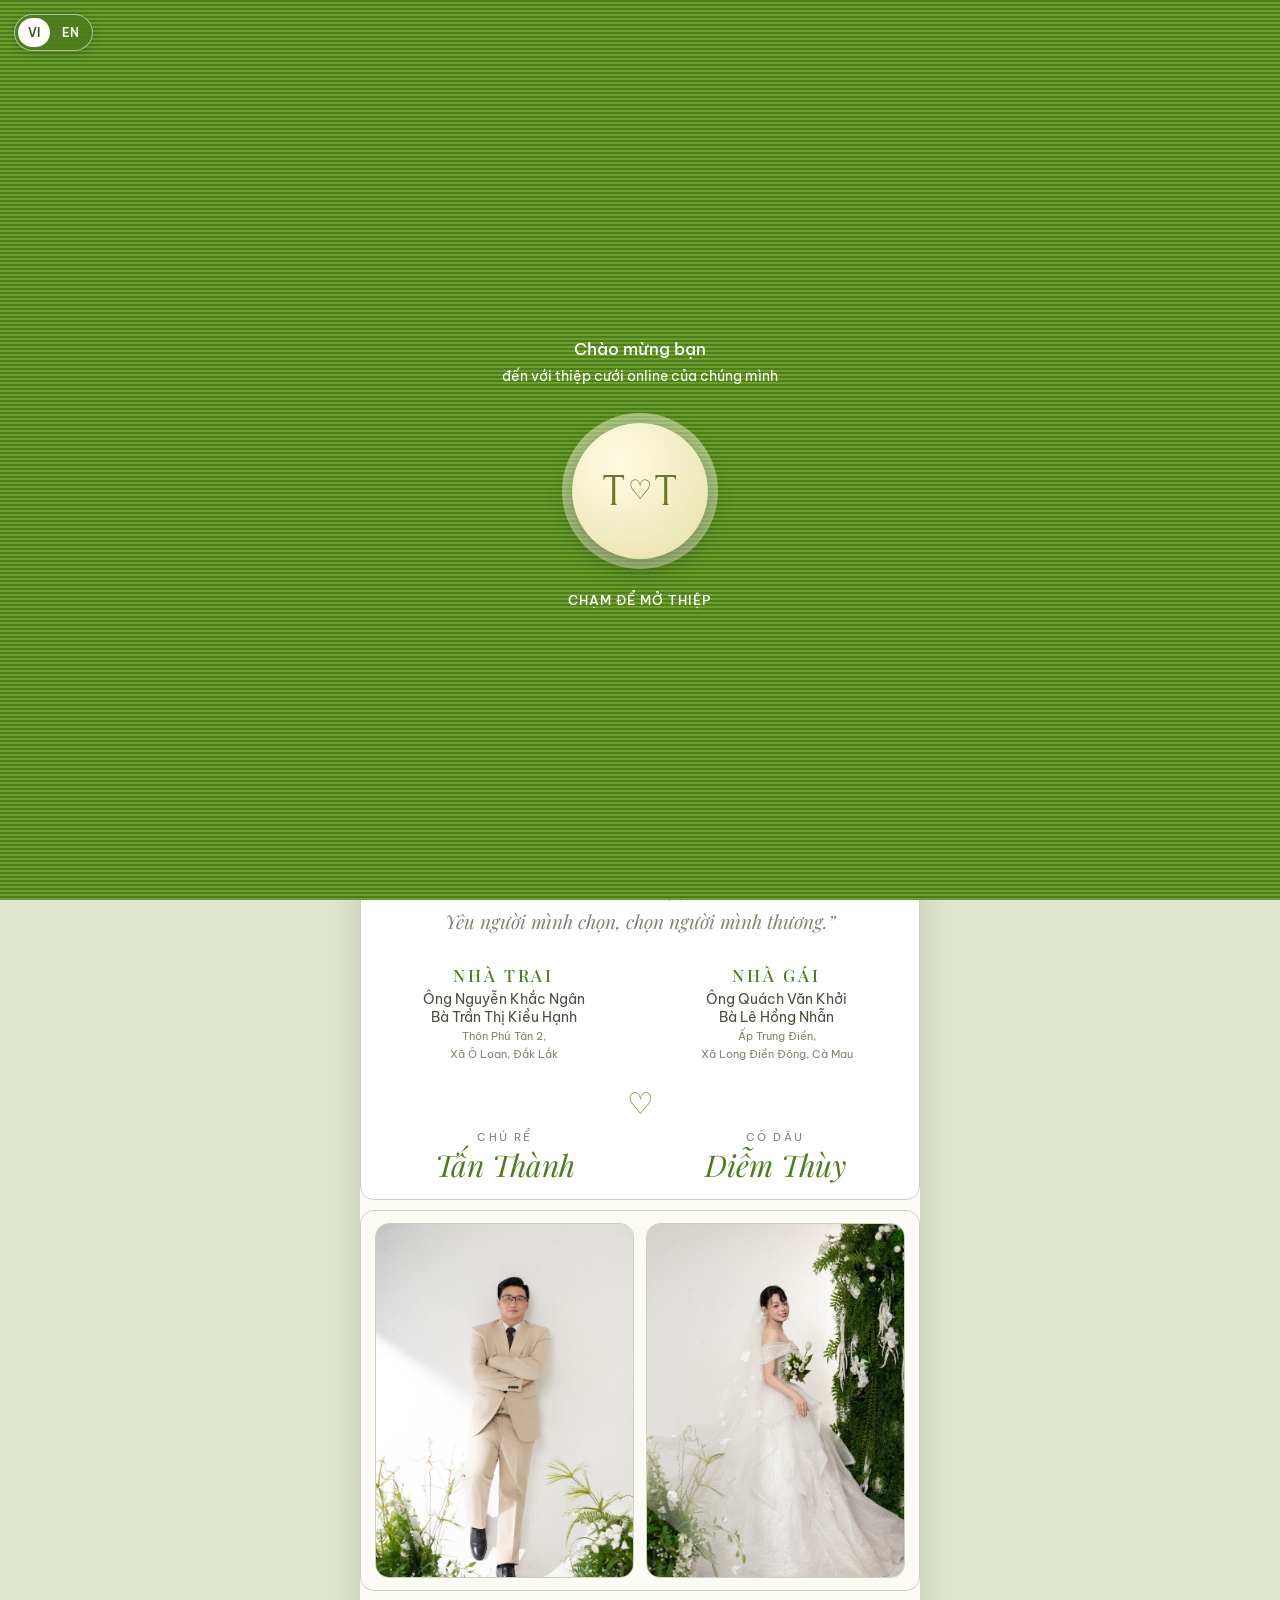
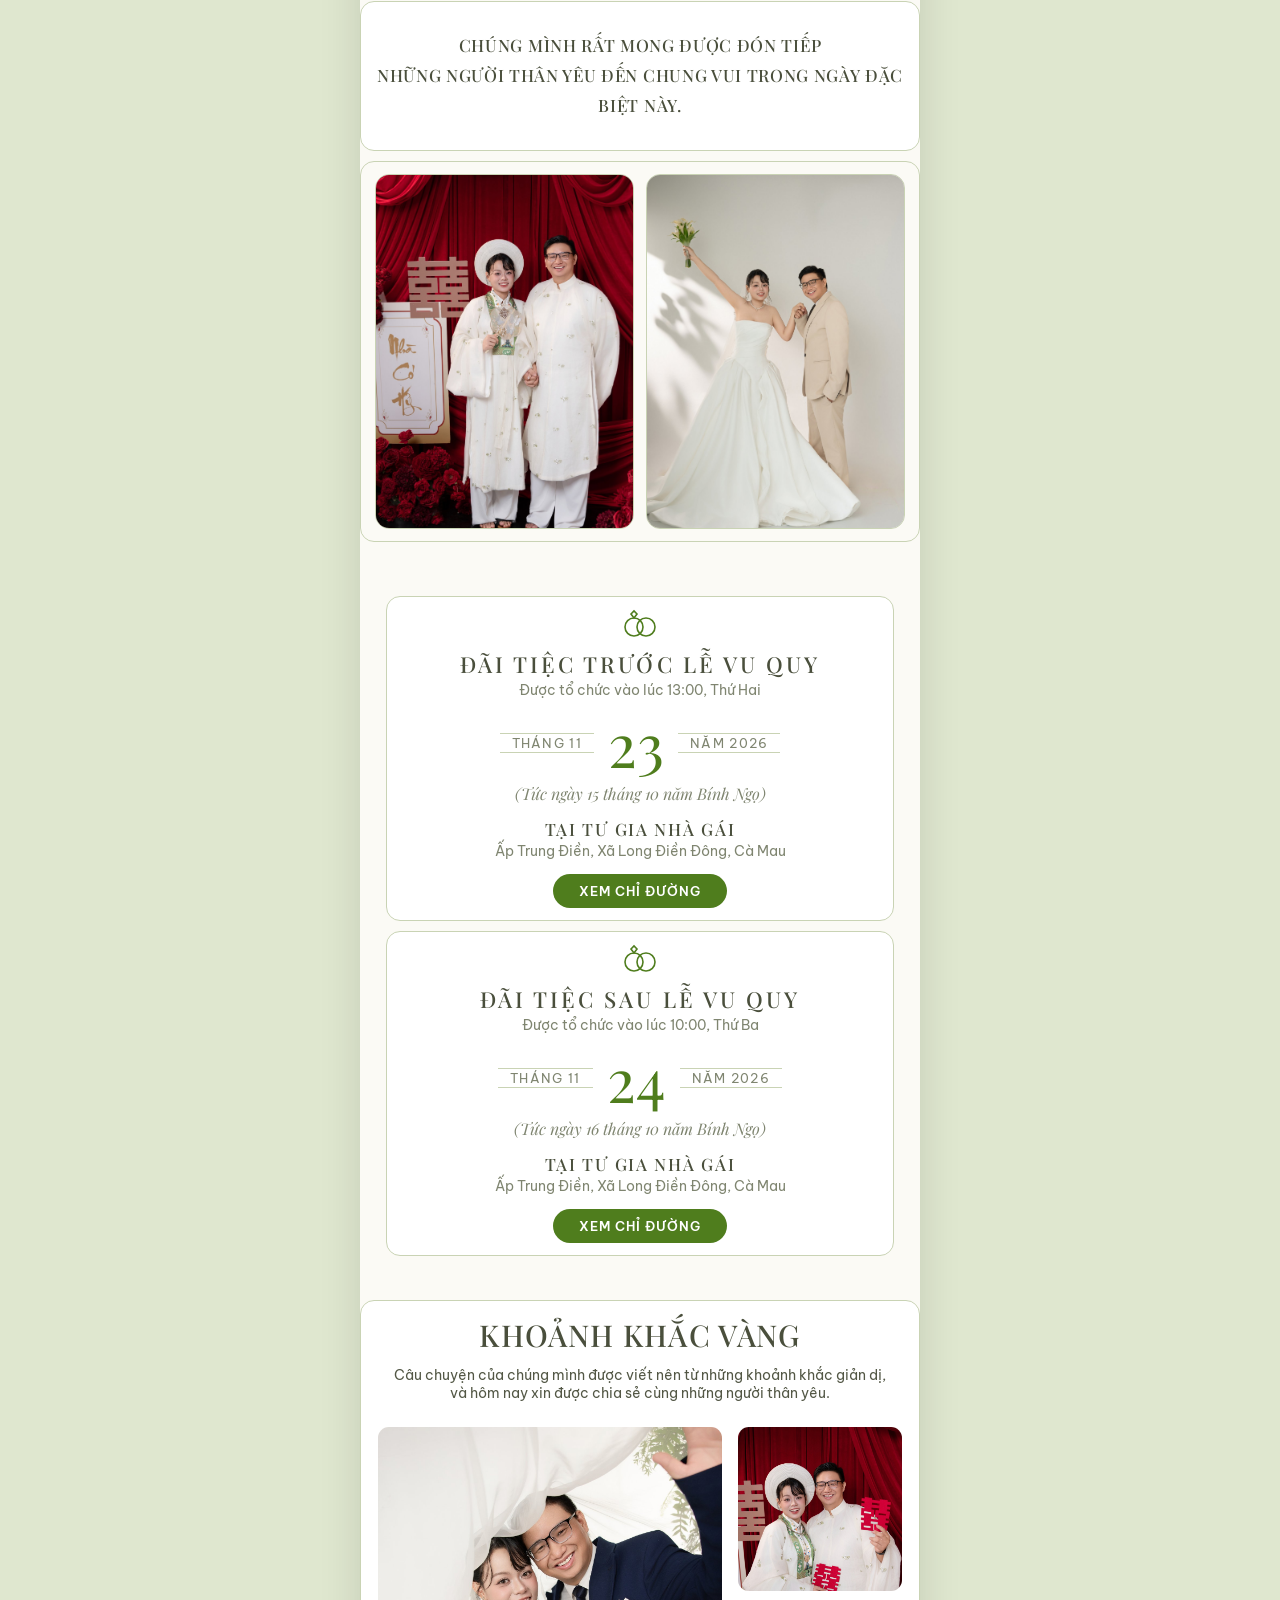
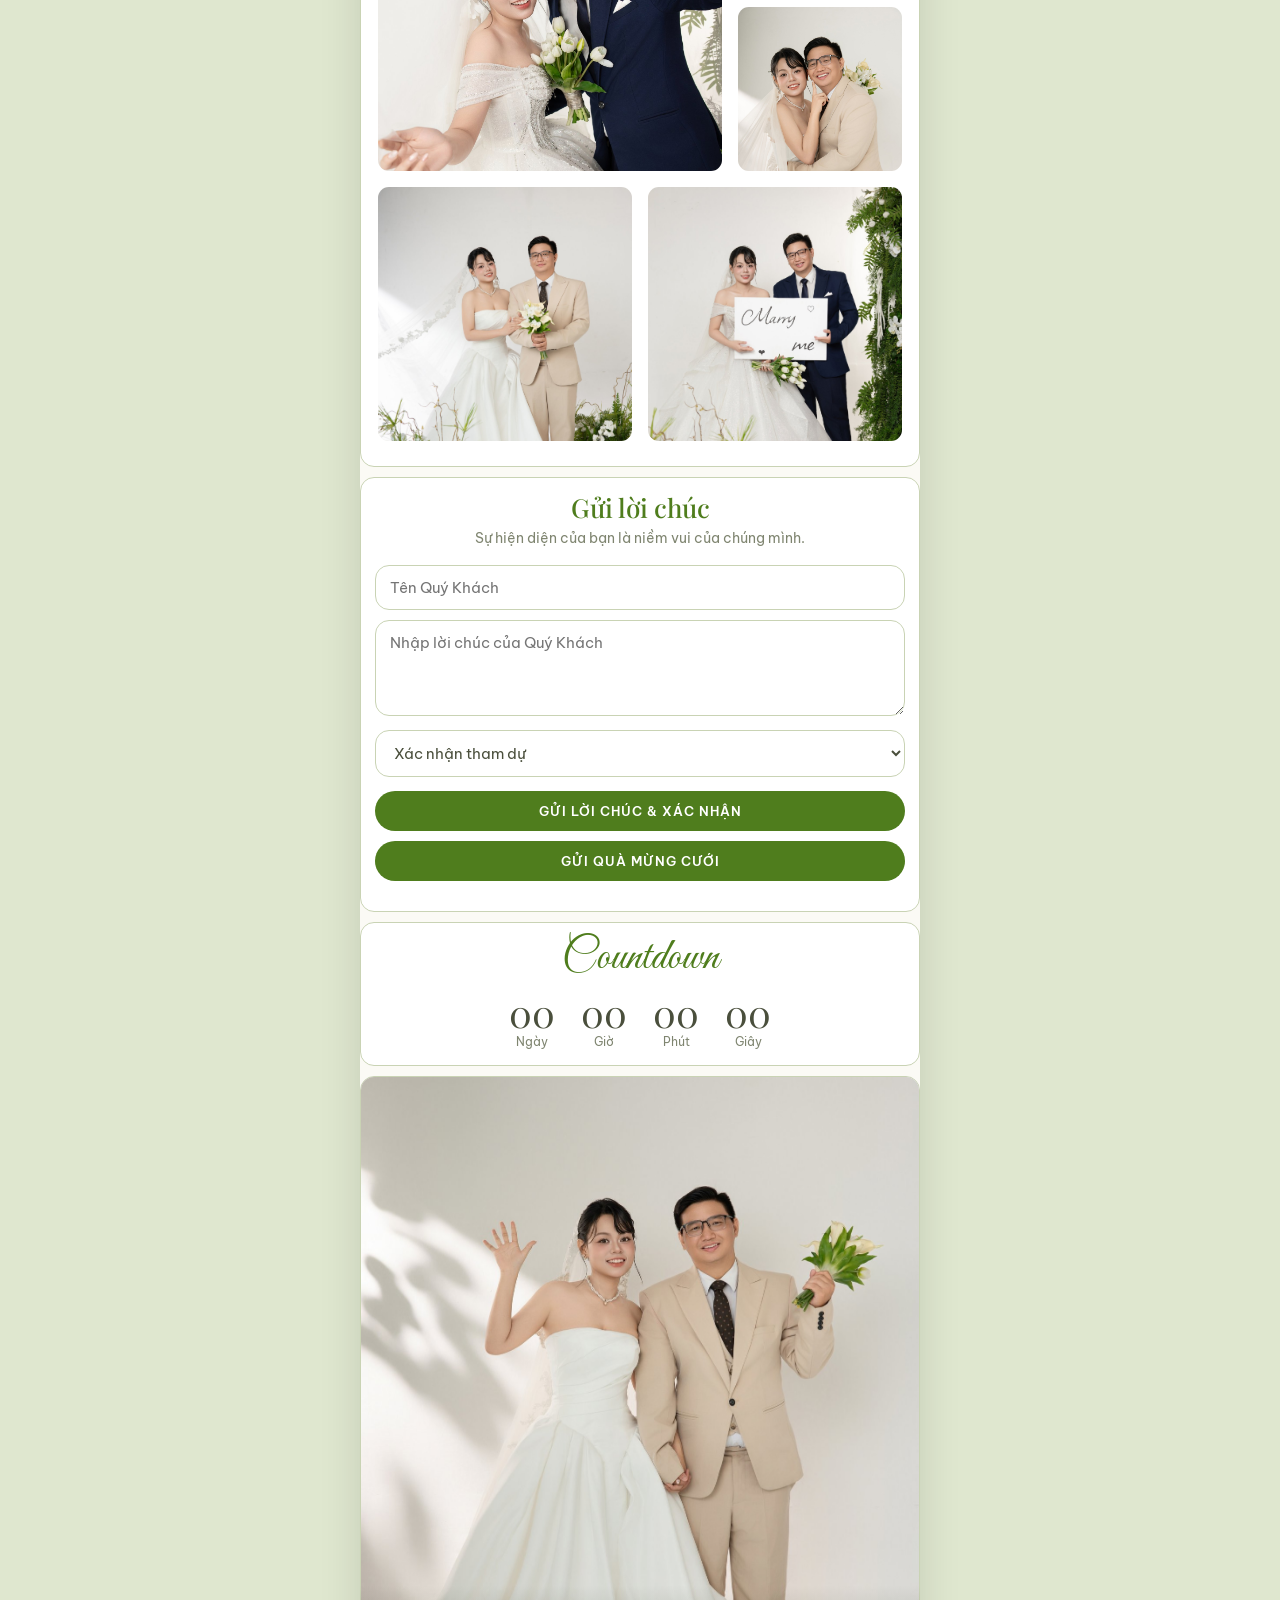
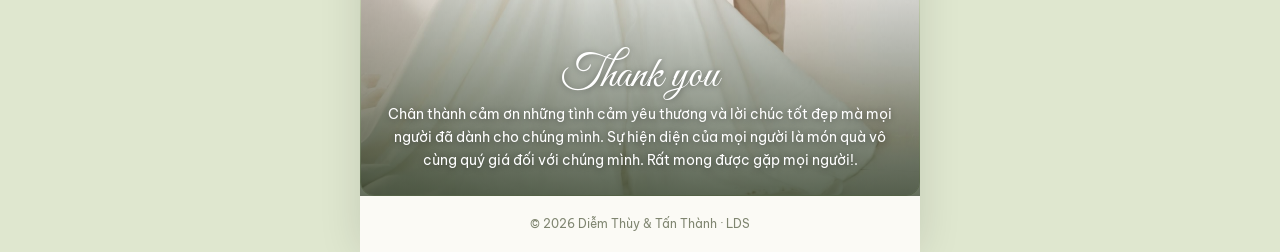
==== commit 3e375465: "Update bank account details and image source" ====
--- a/index.html
+++ b/index.html
@@ -106,8 +106,8 @@
 <dialog id="gift">
   <h2 class="serif" data-en="Wedding gift">Hộp mừng cưới</h2>
   <!-- <div class="bk"><b data-en="Groom · Tấn Thành">Chú rể · Tấn Thành</b>Techcombank · 2010200078<br><button class="btn cp" data-c="2010200078" data-en="Copy account number">Sao chép số tài khoản</button></div> -->
-  <div class="bk"><b data-en="Bride · Diễm Thùy">Cô dâu · Diễm Thùy</b>Vietcombank · 1027364415<br><button class="btn cp" data-c="1027364415" data-en="Copy account number">Sao chép số tài khoản</button>
-    <img src="assets/images/vietqr.png" alt="Mã VietQR mừng cưới" data-en-alt="Wedding gift VietQR code" loading="lazy"></div>
+  <div class="bk"><b data-en="Bride · Diễm Thùy">Cô dâu · Diễm Thùy</b>VIB · 094150546<br><button class="btn cp" data-c="1027364415" data-en="Copy account number">Sao chép số tài khoản</button>
+    <img src="assets/images/vib_qr.jpg" alt="Mã VietQR mừng cưới" data-en-alt="Wedding gift VietQR code" loading="lazy"></div>
   <button class="btn sm" id="gift-close" data-en="Close">Đóng</button>
 </dialog>
 
